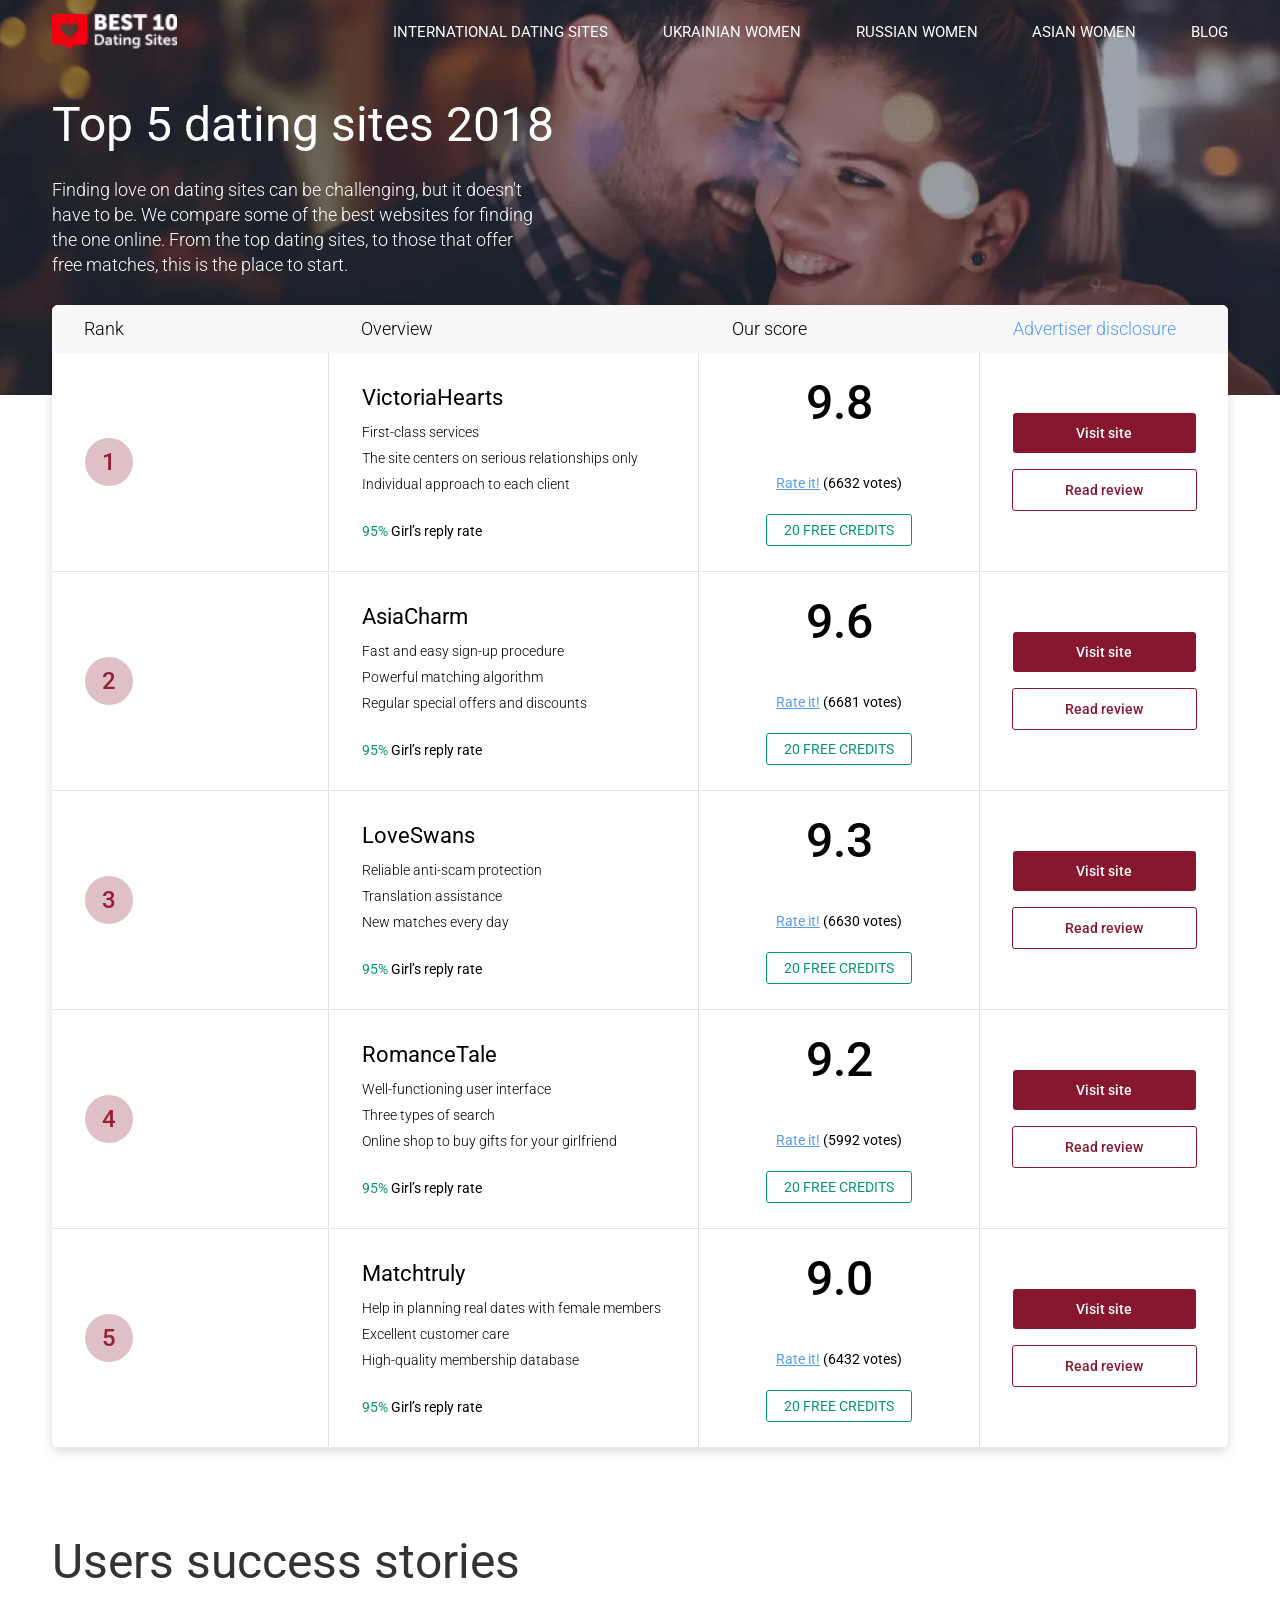
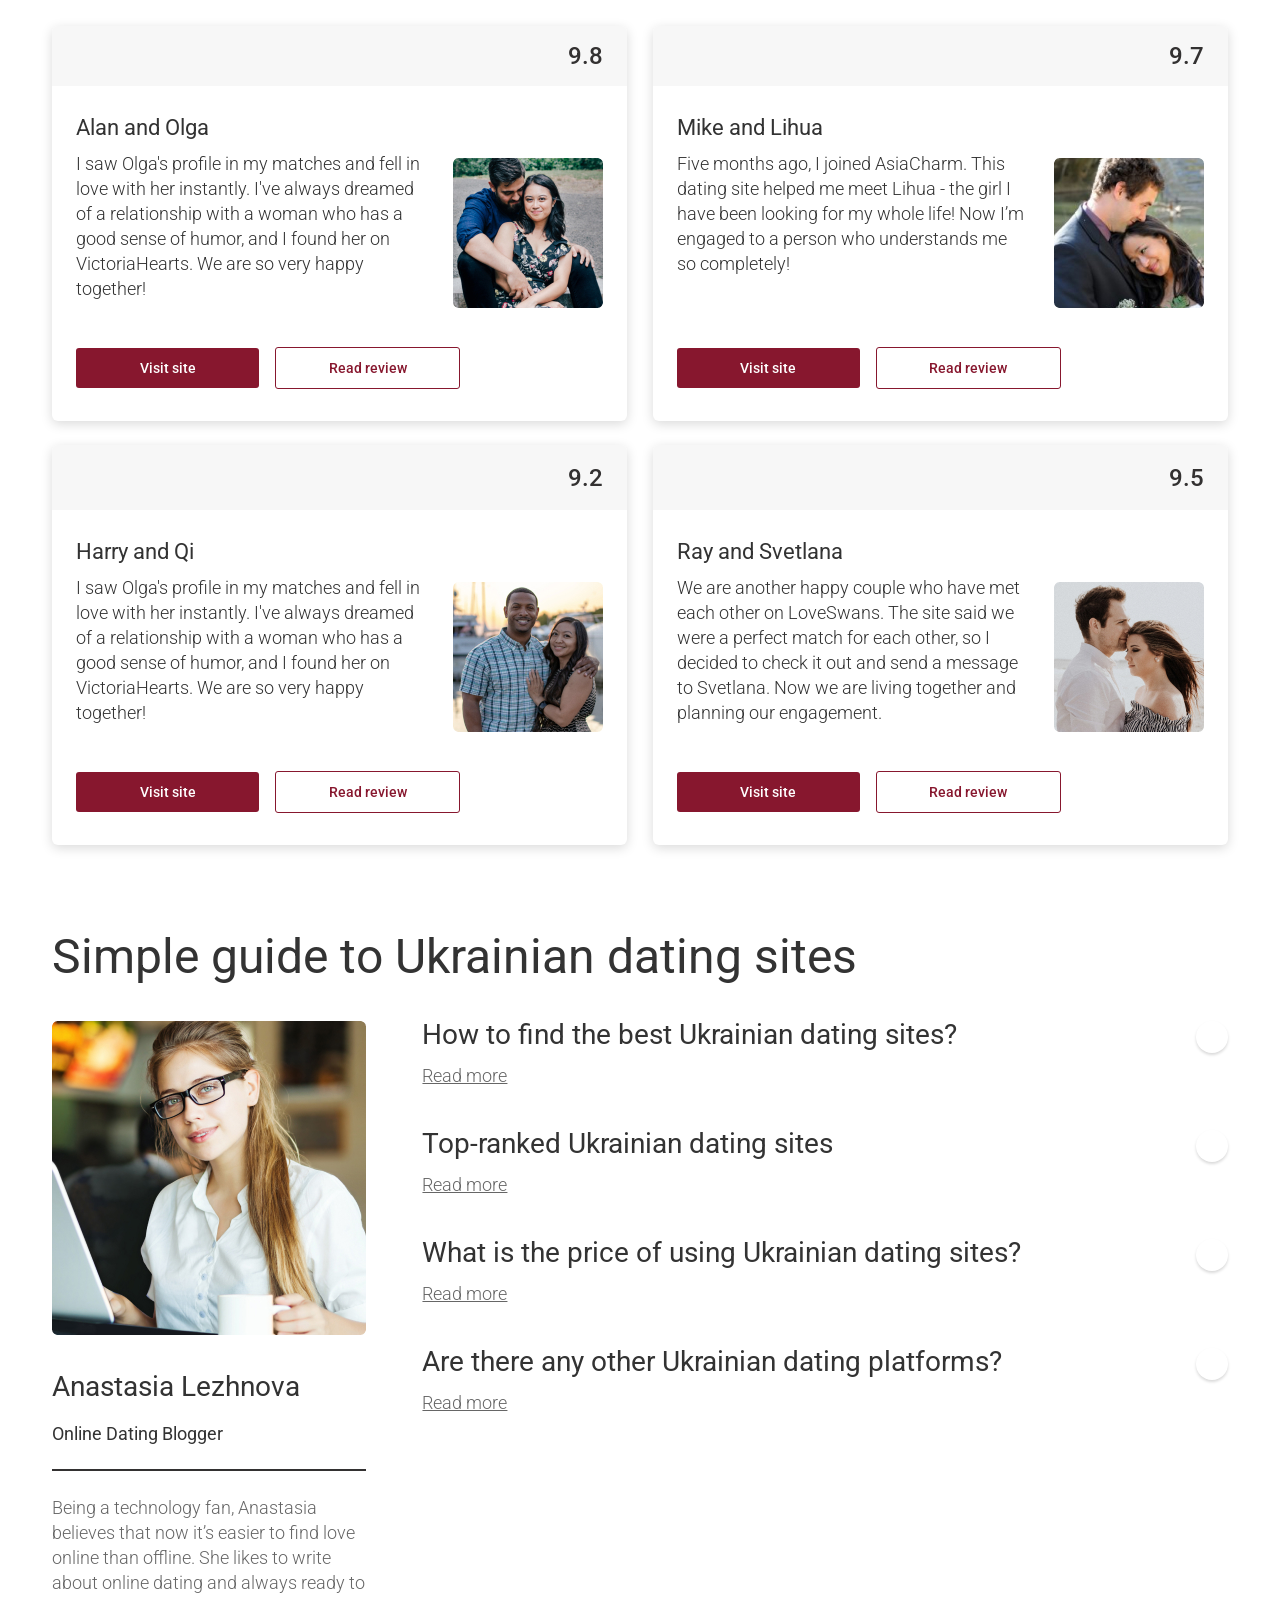
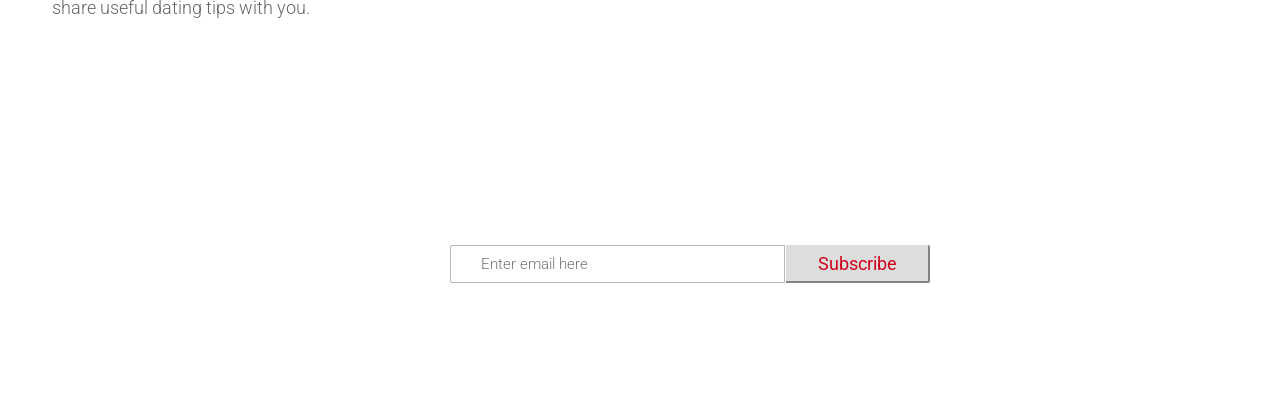
==== index.html @ 68179a66 "Update 2018-11-29T21:49:50.159Z" ====
<!doctype html><html lang=en><head><meta charset=UTF-8><meta name=viewport content="width=device-width, initial-scale=1.0"><meta http-equiv=X-UA-Compatible content="ie=edge"><title>Document</title><link rel=stylesheet type=text/css href=./css/style.css><link href="https://fonts.googleapis.com/css?family=Roboto:300,400,500" rel=stylesheet></head><body><div class=wrap><header class=header><div class=header__inner><div class="container container--row"><figure class="header__logo col-1"><img src=images/logos/logo_best.png alt=logo class=header__logo-img></figure><nav class="header__nav col-9"><a href=# class=header__link>INTERNATIONAL DATING SITES</a> <a href=# class=header__link>UKRAINIAN WOMEN</a> <a href=# class=header__link>RUSSIAN WOMEN</a> <a href=# class=header__link>ASIAN WOMEN</a> <a href=# class=header__link>BLOG</a></nav><div class=burger><div class=burger__item></div><div class=burger__item></div><div class=burger__item></div></div></div></div><div class=container><div class=header__container><h1 class=header__title>Top 5 dating sites 2018</h1><p class="header__content col-5 col-cm-7 col-md-8">Finding love on dating sites can be challenging, but it doesn't have to be. We compare some of the best websites for finding the one online. From the top dating sites, to those that offer free matches, this is the place to start.</p></div></div></header><section class=table><div class=container><div class="table__container col-cm-7 col-md-8"><div class=table__head><div class="table__box table__tr--rank"><p class=table__headline>Rank</p></div><div class="table__box table__tr--overview-head"><p class=table__headline>Overview</p></div><div class="table__box table__tr--our-head"><p class=table__headline>Our score</p></div><div class="table__box table__tr--advertiser"><a class="table__headline table__headline--link">Advertiser disclosure</a></div></div><div class=table__td><div class="table__tr table__tr--row table__tr--rank"><span class=table__number>1</span> <i class="table__logo table__logo--vh"></i></div><div class=table__inner><div class="table__tr table__tr--overview"><h3 class=table__title>VictoriaHearts</h3><p class=table__content>First-class services<br>The site centers on serious relationships only Individual approach to each client</p><div class=table__inner-static><p class=table__static><span class=table__percent>95%</span> Girl’s reply rate</p><p class="table__link-credits table__link-credits--none">20 FREE CREDITS</p></div></div><div class="table__tr table__tr--our"><p class=table__assessment>9.8</p><div class=table__star-box><i class=table__star></i> <i class=table__star></i> <i class=table__star></i> <i class=table__star></i> <i class=table__star></i></div><p class=table__votes><a href=# class=table__votes--blue>Rate it!</a> (6632 votes)</p><p class=table__link-credits>20 FREE CREDITS</p></div></div><div class="table__tr table__tr--advertiser"><div class=table__box-btn><a href=# class=table__link>Visit site</a> <a href=# class="table__link table__link--white">Read review</a></div></div></div><div class=table__td><div class="table__tr table__tr--row table__tr--rank"><span class=table__number>2</span> <i class="table__logo table__logo--ac"></i></div><div class=table__inner><div class="table__tr table__tr--overview"><h3 class=table__title>AsiaCharm</h3><p class=table__content>Fast and easy sign-up procedure<br>Powerful matching algorithm<br>Regular special offers and discounts<br></p><div class=table__inner-static><p class=table__static><span class=table__percent>95%</span> Girl’s reply rate</p><p class="table__link-credits table__link-credits--none">20 FREE CREDITS</p></div></div><div class="table__tr table__tr--our"><p class=table__assessment>9.6</p><div class=table__star-box><i class=table__star></i> <i class=table__star></i> <i class=table__star></i> <i class=table__star></i> <i class="table__star table__star--6"></i></div><p class=table__votes><a href=# class=table__votes--blue>Rate it!</a> (6681 votes)</p><p class=table__link-credits>20 FREE CREDITS</p></div></div><div class="table__tr table__tr--advertiser"><div class=table__box-btn><a href=# class=table__link>Visit site</a> <a href=# class="table__link table__link--white">Read review</a></div></div></div><div class=table__td><div class="table__tr table__tr--row table__tr--rank"><span class=table__number>3</span> <i class="table__logo table__logo--ls"></i></div><div class=table__inner><div class="table__tr table__tr--overview"><h3 class=table__title>LoveSwans</h3><p class=table__content>Reliable anti-scam protection<br>Translation assistance<br>New matches every day</p><div class=table__inner-static><p class=table__static><span class=table__percent>95%</span> Girl’s reply rate</p><p class="table__link-credits table__link-credits--none">20 FREE CREDITS</p></div></div><div class="table__tr table__tr--our"><p class=table__assessment>9.3</p><div class=table__star-box><i class=table__star></i> <i class=table__star></i> <i class=table__star></i> <i class=table__star></i> <i class="table__star table__star--3"></i></div><p class=table__votes><a href=# class=table__votes--blue>Rate it!</a> (6630 votes)</p><p class=table__link-credits>20 FREE CREDITS</p></div></div><div class="table__tr table__tr--advertiser"><div class=table__box-btn><a href=# class=table__link>Visit site</a> <a href=# class="table__link table__link--white">Read review</a></div></div></div><div class=table__td><div class="table__tr table__tr--row table__tr--rank"><span class=table__number>4</span> <i class="table__logo table__logo--rt"></i></div><div class=table__inner><div class="table__tr table__tr--overview"><h3 class=table__title>RomanceTale</h3><p class=table__content>Well-functioning user interface<br>Three types of search<br>Online shop to buy gifts for your girlfriend</p><div class=table__inner-static><p class=table__static><span class=table__percent>95%</span> Girl’s reply rate</p><p class="table__link-credits table__link-credits--none">20 FREE CREDITS</p></div></div><div class="table__tr table__tr--our"><p class=table__assessment>9.2</p><div class=table__star-box><i class=table__star></i> <i class=table__star></i> <i class=table__star></i> <i class=table__star></i> <i class="table__star table__star--2"></i></div><p class=table__votes><a href=# class=table__votes--blue>Rate it!</a> (5992 votes)</p><p class=table__link-credits>20 FREE CREDITS</p></div></div><div class="table__tr table__tr--advertiser"><div class=table__box-btn><a href=# class=table__link>Visit site</a> <a href=# class="table__link table__link--white">Read review</a></div></div></div><div class=table__td><div class="table__tr table__tr--row table__tr--rank"><span class=table__number>5</span> <i class="table__logo table__logo--m"></i></div><div class=table__inner><div class="table__tr table__tr--overview"><h3 class=table__title>Matchtruly</h3><p class=table__content>Help in planning real dates with female members<br>Excellent customer care<br>High-quality membership database</p><div class=table__inner-static><p class=table__static><span class=table__percent>95%</span> Girl’s reply rate</p><p class="table__link-credits table__link-credits--none">20 FREE CREDITS</p></div></div><div class="table__tr table__tr--our"><p class=table__assessment>9.0</p><div class=table__star-box><i class=table__star></i> <i class=table__star></i> <i class=table__star></i> <i class=table__star></i> <i class="table__star table__star--0"></i></div><p class=table__votes><a href=# class=table__votes--blue>Rate it!</a> (6432 votes)</p><p class=table__link-credits>20 FREE CREDITS</p></div></div><div class="table__tr table__tr--advertiser"><div class=table__box-btn><a href=# class=table__link>Visit site</a> <a href=# class="table__link table__link--white">Read review</a></div></div></div></div></div></section><section class=users><div class=container><h3 class=users__headline>Users success stories</h3><div class=users__inner-row><article class="users__article col-sx-12"><div class=users__inner-head><i class="users__logo users__logo--vh"></i><div class=users__inner><div class=users__box-stars><i class=users__star></i> <i class=users__star></i> <i class=users__star></i> <i class=users__star></i> <i class="users__star users__star--8"></i></div><span class=users__assessment>9.8</span></div></div><div class=users__container><div class=users__inner-content><h4 class=users__title>Alan and Olga</h4><p class=users__content>I saw Olga's profile in my matches and fell in love with her instantly. I've always dreamed of a relationship with a woman who has a good sense of humor, and I found her on VictoriaHearts. We are so very happy together!</p></div><figure class="users__figure col-3 col-md-12"><img src=images/portfolio/user_vh.jpg alt=photo class="users__photo users__photo--vh"></figure></div><div class="users__inner-btn col-8 col-md-11"><a href=# class="users__link col-12">Visit site</a> <a href=# class="users__btn col-12">Read review</a></div></article><article class="users__article col-sx-12"><div class=users__inner-head><i class="users__logo users__logo--ac"></i><div class=users__inner><div class=users__box-stars><i class=users__star></i> <i class=users__star></i> <i class=users__star></i> <i class=users__star></i> <i class="users__star users__star--7"></i></div><span class=users__assessment>9.7</span></div></div><div class=users__container><div class=users__inner-content><h4 class=users__title>Mike and Lihua</h4><p class=users__content>Five months ago, I joined AsiaCharm. This dating site helped me meet Lihua - the girl I have been looking for my whole life! Now I’m engaged to a person who understands me so completely!</p></div><figure class="users__figure col-3 col-md-12"><img src=images/portfolio/user_ac.jpg alt=photo class="users__photo users__photo--ac"></figure></div><div class="users__inner-btn col-8 col-md-11"><a href=# class="users__link col-12">Visit site</a> <a href=# class="users__btn col-12">Read review</a></div></article><article class="users__article col-sx-12"><div class=users__inner-head><i class="users__logo users__logo--rt"></i><div class=users__inner><div class=users__box-stars><i class=users__star></i> <i class=users__star></i> <i class=users__star></i> <i class=users__star></i> <i class="users__star users__star--2"></i></div><span class=users__assessment>9.2</span></div></div><div class=users__container><div class=users__inner-content><h4 class=users__title>Harry and Qi</h4><p class=users__content>I saw Olga's profile in my matches and fell in love with her instantly. I've always dreamed of a relationship with a woman who has a good sense of humor, and I found her on VictoriaHearts. We are so very happy together!</p></div><figure class="users__figure col-3 col-md-12"><img src=images/portfolio/user_rt.jpg alt=photo class="users__photo users__photo--rt"></figure></div><div class="users__inner-btn col-8 col-md-11"><a href=# class="users__link col-12">Visit site</a> <a href=# class="users__btn col-12">Read review</a></div></article><article class="users__article col-sx-12"><div class=users__inner-head><i class="users__logo users__logo--ls"></i><div class=users__inner><div class=users__box-stars><i class=users__star></i> <i class=users__star></i> <i class=users__star></i> <i class=users__star></i> <i class="users__star users__star--5"></i></div><span class=users__assessment>9.5</span></div></div><div class=users__container><div class=users__inner-content><h4 class=users__title>Ray and Svetlana</h4><p class=users__content>We are another happy couple who have met each other on LoveSwans. The site said we were a perfect match for each other, so I decided to check it out and send a message to Svetlana. Now we are living together and planning our engagement.</p></div><figure class="users__figure col-3 col-md-12"><img src=images/portfolio/user_ls.jpg alt=photo class="users__photo users__photo--ls"></figure></div><div class="users__inner-btn col-8 col-md-11"><a href=# class="users__link col-12">Visit site</a> <a href=# class="users__btn col-12">Read review</a></div></article></div></div></section><section class=guide><div class=container><h3 class=guide__headline>Simple guide to Ukrainian dating sites</h3><div class=guide__inner-row><div class=guide__expert-box><figure class=guide__expert><img src=images/portfolio/guide.jpg alt=photo class=guide__photo></figure><div class=guide__inner-about><div class=guide__box><h5 class=guide__name>Anastasia Lezhnova</h5><p class=guide__position>Online Dating Blogger</p></div><div class=guide__box-about><p class=guide__about>Being a technology fan, Anastasia believes that now it’s easier to find love online than offline. She likes to write about online dating and always ready to share useful dating tips with you.</p></div></div></div><div class=guide__list-box><div class=guide__container><div class=guide__inner-title><h5 class=guide__title>How to find the best Ukrainian dating sites?</h5><span class="guide__arrow-box first_arrow"><i class=guide__arrow></i></span></div><div class="guide__content-box first_list col-10 col-md-12"><p class=guide__content>It seems that in a digital world there is nothing simpler than to google your request and find the result. However, it’s not all that simple with the dating services. There are dozens of them offering men to meet astonishing Ukrainian women, but only those who know basic rules will find the decent and efficient service.</p><p class=guide__content>First of all, make sure that the dating platform you chose is long-standing and has a lot of user reviews. Also, check its database by searching for single girls according to your parameters. And at last, see if you enjoy using the interface and general functionality as you will spend a lot of time using the platform.</p></div><button class=guide__btn id=first>Read more</button></div><div class=guide__container><div class=guide__inner-title><h5 class=guide__title>Top-ranked Ukrainian dating sites</h5><span class="guide__arrow-box second_arrow"><i class=guide__arrow></i></span></div><div class="guide__content-box second_list col-10 col-md-12"><p class=guide__content>It seems that in a digital world there is nothing simpler than to google your request and find the result. However, it’s not all that simple with the dating services. There are dozens of them offering men to meet astonishing Ukrainian women, but only those who know basic rules will find the decent and efficient service.</p><p class=guide__content>First of all, make sure that the dating platform you chose is long-standing and has a lot of user reviews. Also, check its database by searching for single girls according to your parameters. And at last, see if you enjoy using the interface and general functionality as you will spend a lot of time using the platform.</p></div><button class=guide__btn id=second>Read more</button></div><div class=guide__container><div class=guide__inner-title><h5 class=guide__title>What is the price of using Ukrainian dating sites?</h5><span class="guide__arrow-box third_arrow"><i class=guide__arrow></i></span></div><div class="guide__content-box third_list col-10 col-md-12"><p class=guide__content>It seems that in a digital world there is nothing simpler than to google your request and find the result. However, it’s not all that simple with the dating services. There are dozens of them offering men to meet astonishing Ukrainian women, but only those who know basic rules will find the decent and efficient service.</p><p class=guide__content>First of all, make sure that the dating platform you chose is long-standing and has a lot of user reviews. Also, check its database by searching for single girls according to your parameters. And at last, see if you enjoy using the interface and general functionality as you will spend a lot of time using the platform.</p></div><button class=guide__btn id=third>Read more</button></div><div class=guide__container><div class=guide__inner-title><h5 class=guide__title>Are there any other Ukrainian dating platforms?</h5><span class="guide__arrow-box fourth_arrow"><i class=guide__arrow></i></span></div><div class="guide__content-box fourth_list col-10 col-md-12"><p class=guide__content>It seems that in a digital world there is nothing simpler than to google your request and find the result. However, it’s not all that simple with the dating services. There are dozens of them offering men to meet astonishing Ukrainian women, but only those who know basic rules will find the decent and efficient service.</p><p class=guide__content>First of all, make sure that the dating platform you chose is long-standing and has a lot of user reviews. Also, check its database by searching for single girls according to your parameters. And at last, see if you enjoy using the interface and general functionality as you will spend a lot of time using the platform.</p></div><button class=guide__btn id=fourth>Read more</button></div></div></div></div></section><footer class=footer><div class="container container--footer"><div class=footer__inner><h3 class=footer__headline>Learn how to meet the prettiest women</h3><form class=footer__form><input type=email class=footer__mail placeholder="Enter email here"> <button class=footer__btn>Subscribe</button></form></div></div><div class=footer__footer><nav class="footer__nav col-9"><a href=# class=footer__link>About us</a> <a href=# class=footer__link>Contuct us</a> <a href=# class=footer__link>Advertiser disclosure</a> <a href=# class=footer__link>Terms of use</a> <a href=# class=footer__link>Privacy policy</a></nav></div></footer><script src=./js/jquery-3.3.1.min.js></script><script src=./js/script.js></script></div></body></html>
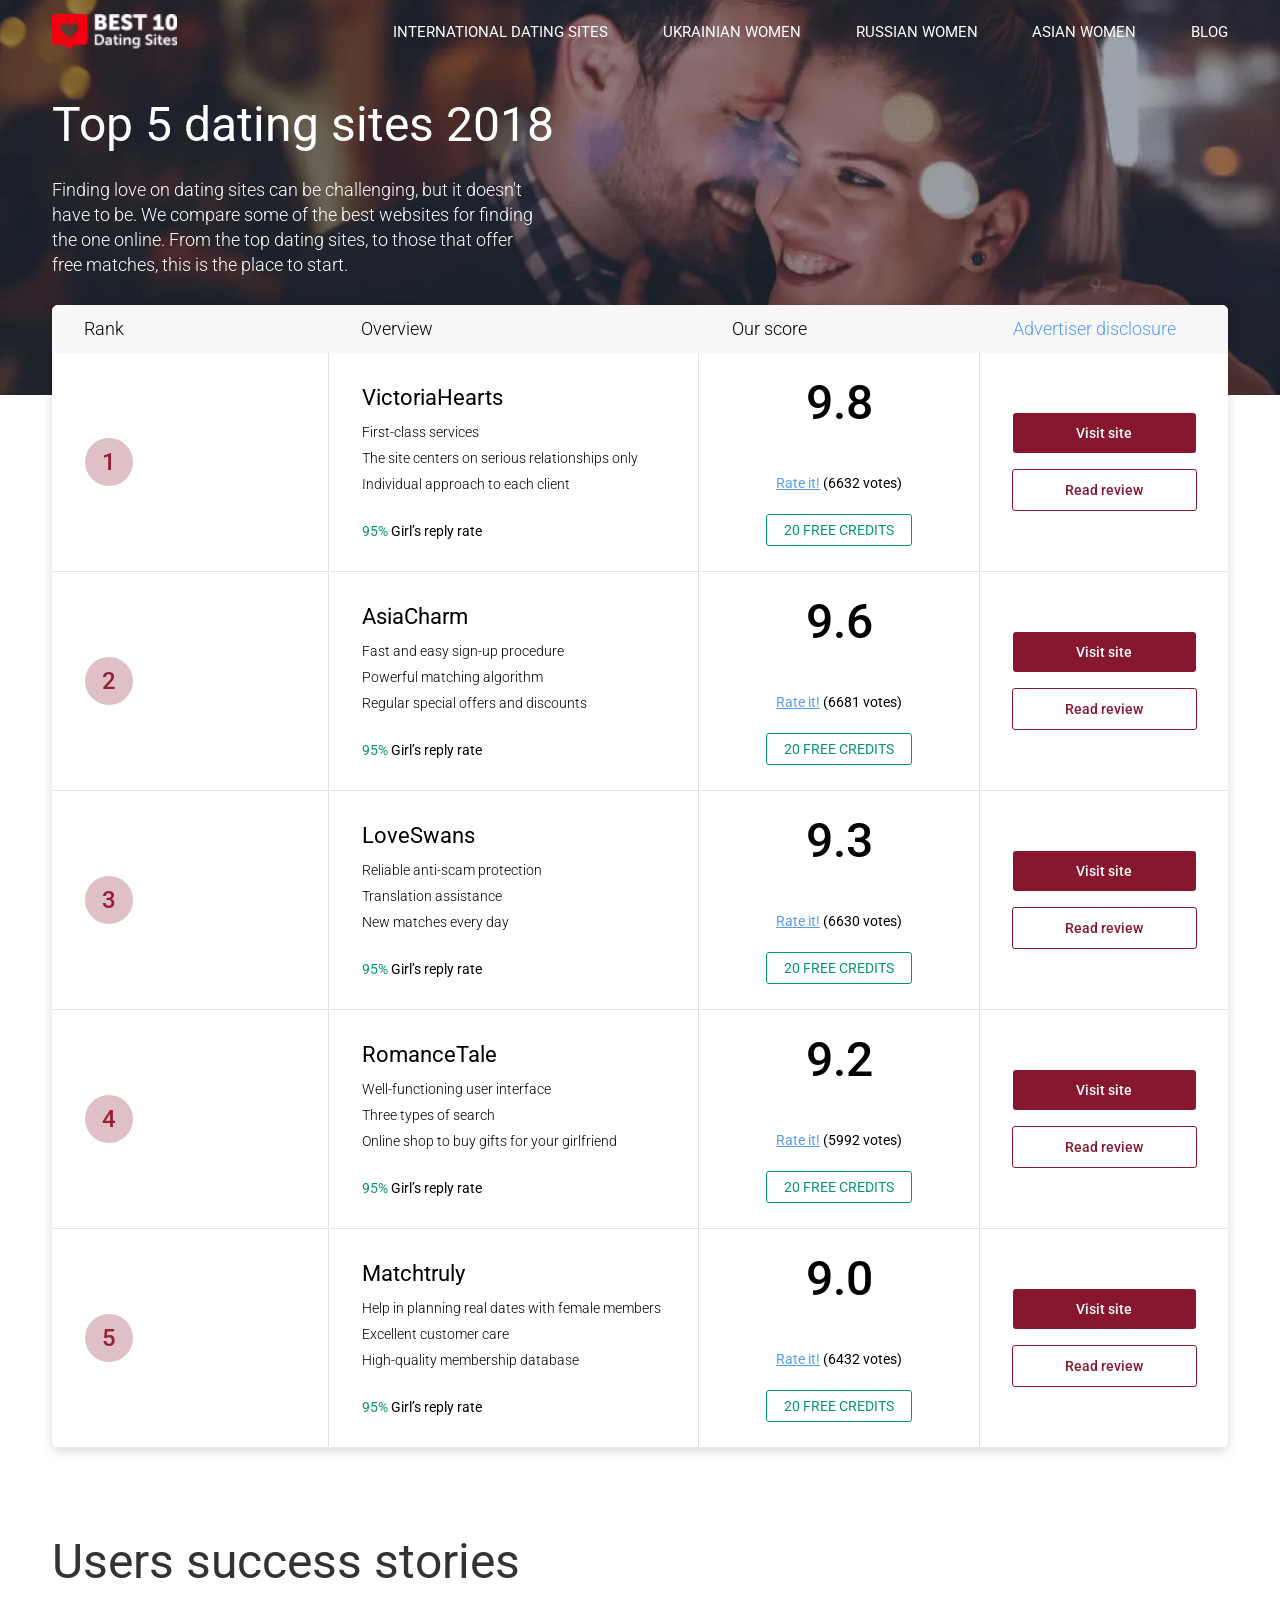
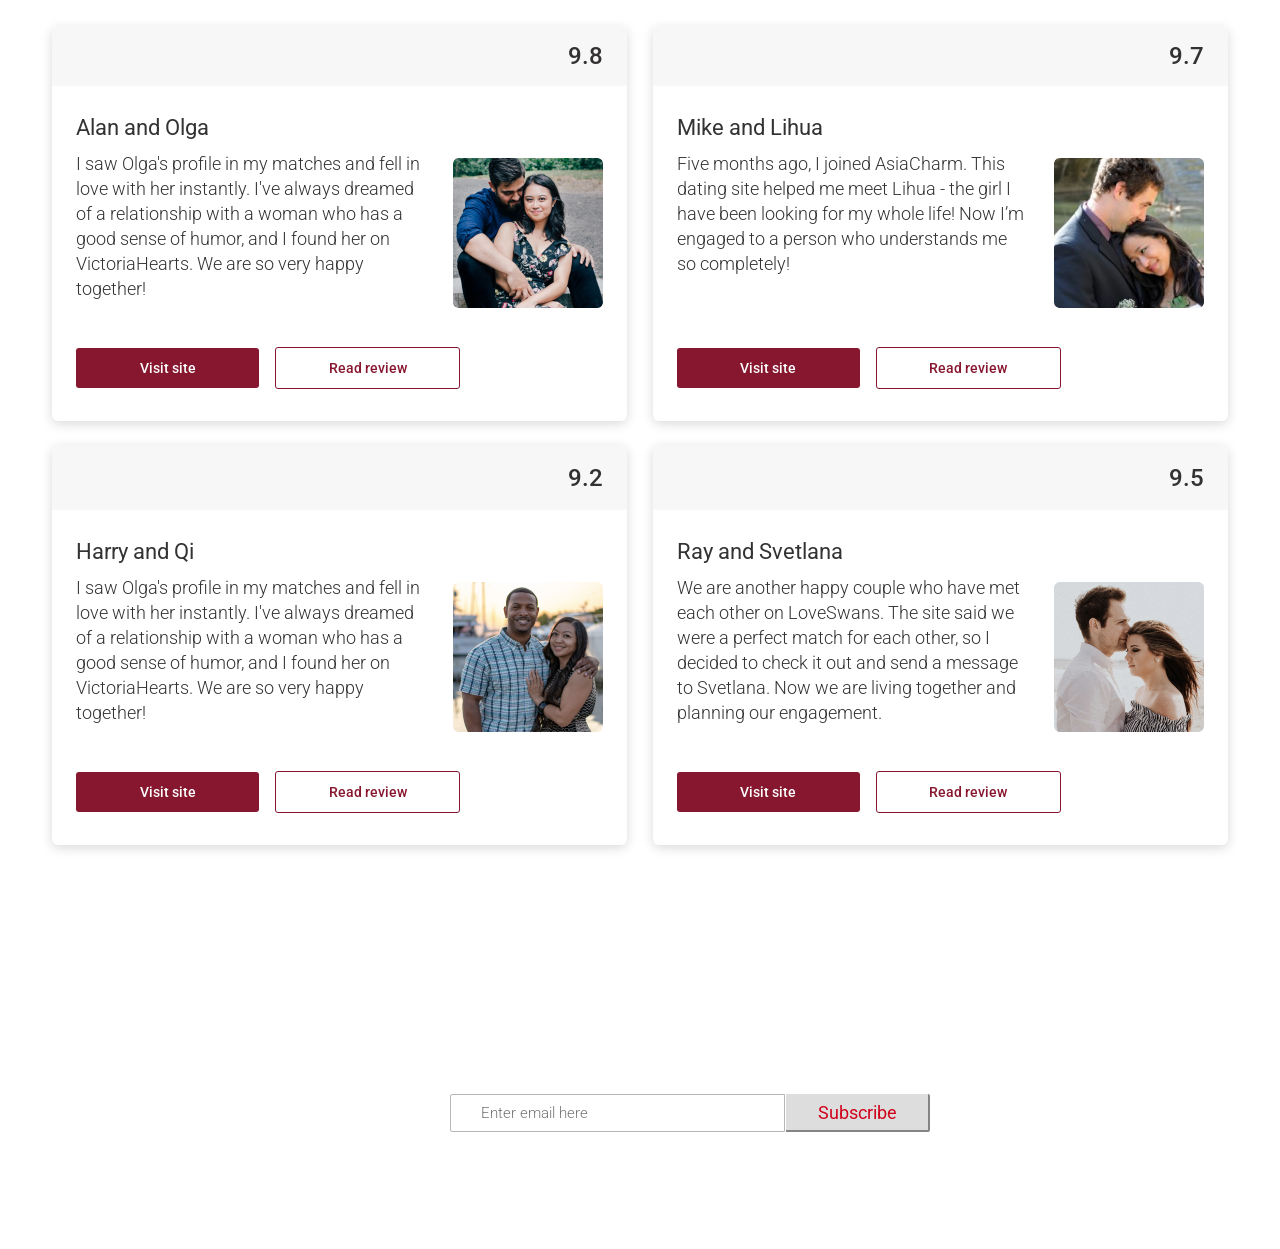
==== commit 61bb00bc: "Update 2018-11-29T22:05:37.280Z" ====
--- a/index.html
+++ b/index.html
@@ -1 +1 @@
-<!doctype html><html lang=en><head><meta charset=UTF-8><meta name=viewport content="width=device-width, initial-scale=1.0"><meta http-equiv=X-UA-Compatible content="ie=edge"><title>Document</title><link rel=stylesheet type=text/css href=./css/style.css><link href="https://fonts.googleapis.com/css?family=Roboto:300,400,500" rel=stylesheet></head><body><div class=wrap><header class=header><div class=header__inner><div class="container container--row"><figure class="header__logo col-1"><img src=images/logos/logo_best.png alt=logo class=header__logo-img></figure><nav class="header__nav col-9"><a href=# class=header__link>INTERNATIONAL DATING SITES</a> <a href=# class=header__link>UKRAINIAN WOMEN</a> <a href=# class=header__link>RUSSIAN WOMEN</a> <a href=# class=header__link>ASIAN WOMEN</a> <a href=# class=header__link>BLOG</a></nav><div class=burger><div class=burger__item></div><div class=burger__item></div><div class=burger__item></div></div></div></div><div class=container><div class=header__container><h1 class=header__title>Top 5 dating sites 2018</h1><p class="header__content col-5 col-cm-7 col-md-8">Finding love on dating sites can be challenging, but it doesn't have to be. We compare some of the best websites for finding the one online. From the top dating sites, to those that offer free matches, this is the place to start.</p></div></div></header><section class=table><div class=container><div class="table__container col-cm-7 col-md-8"><div class=table__head><div class="table__box table__tr--rank"><p class=table__headline>Rank</p></div><div class="table__box table__tr--overview-head"><p class=table__headline>Overview</p></div><div class="table__box table__tr--our-head"><p class=table__headline>Our score</p></div><div class="table__box table__tr--advertiser"><a class="table__headline table__headline--link">Advertiser disclosure</a></div></div><div class=table__td><div class="table__tr table__tr--row table__tr--rank"><span class=table__number>1</span> <i class="table__logo table__logo--vh"></i></div><div class=table__inner><div class="table__tr table__tr--overview"><h3 class=table__title>VictoriaHearts</h3><p class=table__content>First-class services<br>The site centers on serious relationships only Individual approach to each client</p><div class=table__inner-static><p class=table__static><span class=table__percent>95%</span> Girl’s reply rate</p><p class="table__link-credits table__link-credits--none">20 FREE CREDITS</p></div></div><div class="table__tr table__tr--our"><p class=table__assessment>9.8</p><div class=table__star-box><i class=table__star></i> <i class=table__star></i> <i class=table__star></i> <i class=table__star></i> <i class=table__star></i></div><p class=table__votes><a href=# class=table__votes--blue>Rate it!</a> (6632 votes)</p><p class=table__link-credits>20 FREE CREDITS</p></div></div><div class="table__tr table__tr--advertiser"><div class=table__box-btn><a href=# class=table__link>Visit site</a> <a href=# class="table__link table__link--white">Read review</a></div></div></div><div class=table__td><div class="table__tr table__tr--row table__tr--rank"><span class=table__number>2</span> <i class="table__logo table__logo--ac"></i></div><div class=table__inner><div class="table__tr table__tr--overview"><h3 class=table__title>AsiaCharm</h3><p class=table__content>Fast and easy sign-up procedure<br>Powerful matching algorithm<br>Regular special offers and discounts<br></p><div class=table__inner-static><p class=table__static><span class=table__percent>95%</span> Girl’s reply rate</p><p class="table__link-credits table__link-credits--none">20 FREE CREDITS</p></div></div><div class="table__tr table__tr--our"><p class=table__assessment>9.6</p><div class=table__star-box><i class=table__star></i> <i class=table__star></i> <i class=table__star></i> <i class=table__star></i> <i class="table__star table__star--6"></i></div><p class=table__votes><a href=# class=table__votes--blue>Rate it!</a> (6681 votes)</p><p class=table__link-credits>20 FREE CREDITS</p></div></div><div class="table__tr table__tr--advertiser"><div class=table__box-btn><a href=# class=table__link>Visit site</a> <a href=# class="table__link table__link--white">Read review</a></div></div></div><div class=table__td><div class="table__tr table__tr--row table__tr--rank"><span class=table__number>3</span> <i class="table__logo table__logo--ls"></i></div><div class=table__inner><div class="table__tr table__tr--overview"><h3 class=table__title>LoveSwans</h3><p class=table__content>Reliable anti-scam protection<br>Translation assistance<br>New matches every day</p><div class=table__inner-static><p class=table__static><span class=table__percent>95%</span> Girl’s reply rate</p><p class="table__link-credits table__link-credits--none">20 FREE CREDITS</p></div></div><div class="table__tr table__tr--our"><p class=table__assessment>9.3</p><div class=table__star-box><i class=table__star></i> <i class=table__star></i> <i class=table__star></i> <i class=table__star></i> <i class="table__star table__star--3"></i></div><p class=table__votes><a href=# class=table__votes--blue>Rate it!</a> (6630 votes)</p><p class=table__link-credits>20 FREE CREDITS</p></div></div><div class="table__tr table__tr--advertiser"><div class=table__box-btn><a href=# class=table__link>Visit site</a> <a href=# class="table__link table__link--white">Read review</a></div></div></div><div class=table__td><div class="table__tr table__tr--row table__tr--rank"><span class=table__number>4</span> <i class="table__logo table__logo--rt"></i></div><div class=table__inner><div class="table__tr table__tr--overview"><h3 class=table__title>RomanceTale</h3><p class=table__content>Well-functioning user interface<br>Three types of search<br>Online shop to buy gifts for your girlfriend</p><div class=table__inner-static><p class=table__static><span class=table__percent>95%</span> Girl’s reply rate</p><p class="table__link-credits table__link-credits--none">20 FREE CREDITS</p></div></div><div class="table__tr table__tr--our"><p class=table__assessment>9.2</p><div class=table__star-box><i class=table__star></i> <i class=table__star></i> <i class=table__star></i> <i class=table__star></i> <i class="table__star table__star--2"></i></div><p class=table__votes><a href=# class=table__votes--blue>Rate it!</a> (5992 votes)</p><p class=table__link-credits>20 FREE CREDITS</p></div></div><div class="table__tr table__tr--advertiser"><div class=table__box-btn><a href=# class=table__link>Visit site</a> <a href=# class="table__link table__link--white">Read review</a></div></div></div><div class=table__td><div class="table__tr table__tr--row table__tr--rank"><span class=table__number>5</span> <i class="table__logo table__logo--m"></i></div><div class=table__inner><div class="table__tr table__tr--overview"><h3 class=table__title>Matchtruly</h3><p class=table__content>Help in planning real dates with female members<br>Excellent customer care<br>High-quality membership database</p><div class=table__inner-static><p class=table__static><span class=table__percent>95%</span> Girl’s reply rate</p><p class="table__link-credits table__link-credits--none">20 FREE CREDITS</p></div></div><div class="table__tr table__tr--our"><p class=table__assessment>9.0</p><div class=table__star-box><i class=table__star></i> <i class=table__star></i> <i class=table__star></i> <i class=table__star></i> <i class="table__star table__star--0"></i></div><p class=table__votes><a href=# class=table__votes--blue>Rate it!</a> (6432 votes)</p><p class=table__link-credits>20 FREE CREDITS</p></div></div><div class="table__tr table__tr--advertiser"><div class=table__box-btn><a href=# class=table__link>Visit site</a> <a href=# class="table__link table__link--white">Read review</a></div></div></div></div></div></section><section class=users><div class=container><h3 class=users__headline>Users success stories</h3><div class=users__inner-row><article class="users__article col-sx-12"><div class=users__inner-head><i class="users__logo users__logo--vh"></i><div class=users__inner><div class=users__box-stars><i class=users__star></i> <i class=users__star></i> <i class=users__star></i> <i class=users__star></i> <i class="users__star users__star--8"></i></div><span class=users__assessment>9.8</span></div></div><div class=users__container><div class=users__inner-content><h4 class=users__title>Alan and Olga</h4><p class=users__content>I saw Olga's profile in my matches and fell in love with her instantly. I've always dreamed of a relationship with a woman who has a good sense of humor, and I found her on VictoriaHearts. We are so very happy together!</p></div><figure class="users__figure col-3 col-md-12"><img src=images/portfolio/user_vh.jpg alt=photo class="users__photo users__photo--vh"></figure></div><div class="users__inner-btn col-8 col-md-11"><a href=# class="users__link col-12">Visit site</a> <a href=# class="users__btn col-12">Read review</a></div></article><article class="users__article col-sx-12"><div class=users__inner-head><i class="users__logo users__logo--ac"></i><div class=users__inner><div class=users__box-stars><i class=users__star></i> <i class=users__star></i> <i class=users__star></i> <i class=users__star></i> <i class="users__star users__star--7"></i></div><span class=users__assessment>9.7</span></div></div><div class=users__container><div class=users__inner-content><h4 class=users__title>Mike and Lihua</h4><p class=users__content>Five months ago, I joined AsiaCharm. This dating site helped me meet Lihua - the girl I have been looking for my whole life! Now I’m engaged to a person who understands me so completely!</p></div><figure class="users__figure col-3 col-md-12"><img src=images/portfolio/user_ac.jpg alt=photo class="users__photo users__photo--ac"></figure></div><div class="users__inner-btn col-8 col-md-11"><a href=# class="users__link col-12">Visit site</a> <a href=# class="users__btn col-12">Read review</a></div></article><article class="users__article col-sx-12"><div class=users__inner-head><i class="users__logo users__logo--rt"></i><div class=users__inner><div class=users__box-stars><i class=users__star></i> <i class=users__star></i> <i class=users__star></i> <i class=users__star></i> <i class="users__star users__star--2"></i></div><span class=users__assessment>9.2</span></div></div><div class=users__container><div class=users__inner-content><h4 class=users__title>Harry and Qi</h4><p class=users__content>I saw Olga's profile in my matches and fell in love with her instantly. I've always dreamed of a relationship with a woman who has a good sense of humor, and I found her on VictoriaHearts. We are so very happy together!</p></div><figure class="users__figure col-3 col-md-12"><img src=images/portfolio/user_rt.jpg alt=photo class="users__photo users__photo--rt"></figure></div><div class="users__inner-btn col-8 col-md-11"><a href=# class="users__link col-12">Visit site</a> <a href=# class="users__btn col-12">Read review</a></div></article><article class="users__article col-sx-12"><div class=users__inner-head><i class="users__logo users__logo--ls"></i><div class=users__inner><div class=users__box-stars><i class=users__star></i> <i class=users__star></i> <i class=users__star></i> <i class=users__star></i> <i class="users__star users__star--5"></i></div><span class=users__assessment>9.5</span></div></div><div class=users__container><div class=users__inner-content><h4 class=users__title>Ray and Svetlana</h4><p class=users__content>We are another happy couple who have met each other on LoveSwans. The site said we were a perfect match for each other, so I decided to check it out and send a message to Svetlana. Now we are living together and planning our engagement.</p></div><figure class="users__figure col-3 col-md-12"><img src=images/portfolio/user_ls.jpg alt=photo class="users__photo users__photo--ls"></figure></div><div class="users__inner-btn col-8 col-md-11"><a href=# class="users__link col-12">Visit site</a> <a href=# class="users__btn col-12">Read review</a></div></article></div></div></section><section class=guide><div class=container><h3 class=guide__headline>Simple guide to Ukrainian dating sites</h3><div class=guide__inner-row><div class=guide__expert-box><figure class=guide__expert><img src=images/portfolio/guide.jpg alt=photo class=guide__photo></figure><div class=guide__inner-about><div class=guide__box><h5 class=guide__name>Anastasia Lezhnova</h5><p class=guide__position>Online Dating Blogger</p></div><div class=guide__box-about><p class=guide__about>Being a technology fan, Anastasia believes that now it’s easier to find love online than offline. She likes to write about online dating and always ready to share useful dating tips with you.</p></div></div></div><div class=guide__list-box><div class=guide__container><div class=guide__inner-title><h5 class=guide__title>How to find the best Ukrainian dating sites?</h5><span class="guide__arrow-box first_arrow"><i class=guide__arrow></i></span></div><div class="guide__content-box first_list col-10 col-md-12"><p class=guide__content>It seems that in a digital world there is nothing simpler than to google your request and find the result. However, it’s not all that simple with the dating services. There are dozens of them offering men to meet astonishing Ukrainian women, but only those who know basic rules will find the decent and efficient service.</p><p class=guide__content>First of all, make sure that the dating platform you chose is long-standing and has a lot of user reviews. Also, check its database by searching for single girls according to your parameters. And at last, see if you enjoy using the interface and general functionality as you will spend a lot of time using the platform.</p></div><button class=guide__btn id=first>Read more</button></div><div class=guide__container><div class=guide__inner-title><h5 class=guide__title>Top-ranked Ukrainian dating sites</h5><span class="guide__arrow-box second_arrow"><i class=guide__arrow></i></span></div><div class="guide__content-box second_list col-10 col-md-12"><p class=guide__content>It seems that in a digital world there is nothing simpler than to google your request and find the result. However, it’s not all that simple with the dating services. There are dozens of them offering men to meet astonishing Ukrainian women, but only those who know basic rules will find the decent and efficient service.</p><p class=guide__content>First of all, make sure that the dating platform you chose is long-standing and has a lot of user reviews. Also, check its database by searching for single girls according to your parameters. And at last, see if you enjoy using the interface and general functionality as you will spend a lot of time using the platform.</p></div><button class=guide__btn id=second>Read more</button></div><div class=guide__container><div class=guide__inner-title><h5 class=guide__title>What is the price of using Ukrainian dating sites?</h5><span class="guide__arrow-box third_arrow"><i class=guide__arrow></i></span></div><div class="guide__content-box third_list col-10 col-md-12"><p class=guide__content>It seems that in a digital world there is nothing simpler than to google your request and find the result. However, it’s not all that simple with the dating services. There are dozens of them offering men to meet astonishing Ukrainian women, but only those who know basic rules will find the decent and efficient service.</p><p class=guide__content>First of all, make sure that the dating platform you chose is long-standing and has a lot of user reviews. Also, check its database by searching for single girls according to your parameters. And at last, see if you enjoy using the interface and general functionality as you will spend a lot of time using the platform.</p></div><button class=guide__btn id=third>Read more</button></div><div class=guide__container><div class=guide__inner-title><h5 class=guide__title>Are there any other Ukrainian dating platforms?</h5><span class="guide__arrow-box fourth_arrow"><i class=guide__arrow></i></span></div><div class="guide__content-box fourth_list col-10 col-md-12"><p class=guide__content>It seems that in a digital world there is nothing simpler than to google your request and find the result. However, it’s not all that simple with the dating services. There are dozens of them offering men to meet astonishing Ukrainian women, but only those who know basic rules will find the decent and efficient service.</p><p class=guide__content>First of all, make sure that the dating platform you chose is long-standing and has a lot of user reviews. Also, check its database by searching for single girls according to your parameters. And at last, see if you enjoy using the interface and general functionality as you will spend a lot of time using the platform.</p></div><button class=guide__btn id=fourth>Read more</button></div></div></div></div></section><footer class=footer><div class="container container--footer"><div class=footer__inner><h3 class=footer__headline>Learn how to meet the prettiest women</h3><form class=footer__form><input type=email class=footer__mail placeholder="Enter email here"> <button class=footer__btn>Subscribe</button></form></div></div><div class=footer__footer><nav class="footer__nav col-9"><a href=# class=footer__link>About us</a> <a href=# class=footer__link>Contuct us</a> <a href=# class=footer__link>Advertiser disclosure</a> <a href=# class=footer__link>Terms of use</a> <a href=# class=footer__link>Privacy policy</a></nav></div></footer><script src=./js/jquery-3.3.1.min.js></script><script src=./js/script.js></script></div></body></html>+<!doctype html><html lang=en><head><meta charset=UTF-8><meta name=viewport content="width=device-width, initial-scale=1.0"><meta http-equiv=X-UA-Compatible content="ie=edge"><title>Document</title><link rel=stylesheet type=text/css href=./css/style.css><link href="https://fonts.googleapis.com/css?family=Roboto:300,400,500" rel=stylesheet></head><body><div class=wrap><header class=header><div class=header__inner><div class="container container--row"><figure class="header__logo col-1"><img src=images/logos/logo_best.png alt=logo class=header__logo-img></figure><nav class="header__nav col-9"><a href=# class=header__link>INTERNATIONAL DATING SITES</a> <a href=# class=header__link>UKRAINIAN WOMEN</a> <a href=# class=header__link>RUSSIAN WOMEN</a> <a href=# class=header__link>ASIAN WOMEN</a> <a href=# class=header__link>BLOG</a></nav><div class=burger><div class=burger__item></div><div class=burger__item></div><div class=burger__item></div></div></div></div><div class=container><div class=header__container><h1 class=header__title>Top 5 dating sites 2018</h1><p class="header__content col-5 col-cm-7 col-md-8">Finding love on dating sites can be challenging, but it doesn't have to be. We compare some of the best websites for finding the one online. From the top dating sites, to those that offer free matches, this is the place to start.</p></div></div></header><section class=table><div class=container><div class="table__container col-cm-7 col-md-8"><div class=table__head><div class="table__box table__tr--rank"><p class=table__headline>Rank</p></div><div class="table__box table__tr--overview-head"><p class=table__headline>Overview</p></div><div class="table__box table__tr--our-head"><p class=table__headline>Our score</p></div><div class="table__box table__tr--advertiser"><a class="table__headline table__headline--link">Advertiser disclosure</a></div></div><div class=table__td><div class="table__tr table__tr--row table__tr--rank"><span class=table__number>1</span> <i class="table__logo table__logo--vh"></i></div><div class=table__inner><div class="table__tr table__tr--overview"><h3 class=table__title>VictoriaHearts</h3><p class=table__content>First-class services<br>The site centers on serious relationships only Individual approach to each client</p><div class=table__inner-static><p class=table__static><span class=table__percent>95%</span> Girl’s reply rate</p><p class="table__link-credits table__link-credits--none">20 FREE CREDITS</p></div></div><div class="table__tr table__tr--our"><p class=table__assessment>9.8</p><div class=table__star-box><i class=table__star></i> <i class=table__star></i> <i class=table__star></i> <i class=table__star></i> <i class=table__star></i></div><p class=table__votes><a href=# class=table__votes--blue>Rate it!</a> (6632 votes)</p><p class=table__link-credits>20 FREE CREDITS</p></div></div><div class="table__tr table__tr--advertiser"><div class=table__box-btn><a href=# class=table__link>Visit site</a> <a href=# class="table__link table__link--white">Read review</a></div></div></div><div class=table__td><div class="table__tr table__tr--row table__tr--rank"><span class=table__number>2</span> <i class="table__logo table__logo--ac"></i></div><div class=table__inner><div class="table__tr table__tr--overview"><h3 class=table__title>AsiaCharm</h3><p class=table__content>Fast and easy sign-up procedure<br>Powerful matching algorithm<br>Regular special offers and discounts<br></p><div class=table__inner-static><p class=table__static><span class=table__percent>95%</span> Girl’s reply rate</p><p class="table__link-credits table__link-credits--none">20 FREE CREDITS</p></div></div><div class="table__tr table__tr--our"><p class=table__assessment>9.6</p><div class=table__star-box><i class=table__star></i> <i class=table__star></i> <i class=table__star></i> <i class=table__star></i> <i class="table__star table__star--6"></i></div><p class=table__votes><a href=# class=table__votes--blue>Rate it!</a> (6681 votes)</p><p class=table__link-credits>20 FREE CREDITS</p></div></div><div class="table__tr table__tr--advertiser"><div class=table__box-btn><a href=# class=table__link>Visit site</a> <a href=# class="table__link table__link--white">Read review</a></div></div></div><div class=table__td><div class="table__tr table__tr--row table__tr--rank"><span class=table__number>3</span> <i class="table__logo table__logo--ls"></i></div><div class=table__inner><div class="table__tr table__tr--overview"><h3 class=table__title>LoveSwans</h3><p class=table__content>Reliable anti-scam protection<br>Translation assistance<br>New matches every day</p><div class=table__inner-static><p class=table__static><span class=table__percent>95%</span> Girl’s reply rate</p><p class="table__link-credits table__link-credits--none">20 FREE CREDITS</p></div></div><div class="table__tr table__tr--our"><p class=table__assessment>9.3</p><div class=table__star-box><i class=table__star></i> <i class=table__star></i> <i class=table__star></i> <i class=table__star></i> <i class="table__star table__star--3"></i></div><p class=table__votes><a href=# class=table__votes--blue>Rate it!</a> (6630 votes)</p><p class=table__link-credits>20 FREE CREDITS</p></div></div><div class="table__tr table__tr--advertiser"><div class=table__box-btn><a href=# class=table__link>Visit site</a> <a href=# class="table__link table__link--white">Read review</a></div></div></div><div class=table__td><div class="table__tr table__tr--row table__tr--rank"><span class=table__number>4</span> <i class="table__logo table__logo--rt"></i></div><div class=table__inner><div class="table__tr table__tr--overview"><h3 class=table__title>RomanceTale</h3><p class=table__content>Well-functioning user interface<br>Three types of search<br>Online shop to buy gifts for your girlfriend</p><div class=table__inner-static><p class=table__static><span class=table__percent>95%</span> Girl’s reply rate</p><p class="table__link-credits table__link-credits--none">20 FREE CREDITS</p></div></div><div class="table__tr table__tr--our"><p class=table__assessment>9.2</p><div class=table__star-box><i class=table__star></i> <i class=table__star></i> <i class=table__star></i> <i class=table__star></i> <i class="table__star table__star--2"></i></div><p class=table__votes><a href=# class=table__votes--blue>Rate it!</a> (5992 votes)</p><p class=table__link-credits>20 FREE CREDITS</p></div></div><div class="table__tr table__tr--advertiser"><div class=table__box-btn><a href=# class=table__link>Visit site</a> <a href=# class="table__link table__link--white">Read review</a></div></div></div><div class=table__td><div class="table__tr table__tr--row table__tr--rank"><span class=table__number>5</span> <i class="table__logo table__logo--m"></i></div><div class=table__inner><div class="table__tr table__tr--overview"><h3 class=table__title>Matchtruly</h3><p class=table__content>Help in planning real dates with female members<br>Excellent customer care<br>High-quality membership database</p><div class=table__inner-static><p class=table__static><span class=table__percent>95%</span> Girl’s reply rate</p><p class="table__link-credits table__link-credits--none">20 FREE CREDITS</p></div></div><div class="table__tr table__tr--our"><p class=table__assessment>9.0</p><div class=table__star-box><i class=table__star></i> <i class=table__star></i> <i class=table__star></i> <i class=table__star></i> <i class="table__star table__star--0"></i></div><p class=table__votes><a href=# class=table__votes--blue>Rate it!</a> (6432 votes)</p><p class=table__link-credits>20 FREE CREDITS</p></div></div><div class="table__tr table__tr--advertiser"><div class=table__box-btn><a href=# class=table__link>Visit site</a> <a href=# class="table__link table__link--white">Read review</a></div></div></div></div></div></section><section class=users><div class=container><h3 class=users__headline>Users success stories</h3><div class=users__inner-row><article class="users__article col-sx-12"><div class=users__inner-head><i class="users__logo users__logo--vh"></i><div class=users__inner><div class=users__box-stars><i class=users__star></i> <i class=users__star></i> <i class=users__star></i> <i class=users__star></i> <i class="users__star users__star--8"></i></div><span class=users__assessment>9.8</span></div></div><div class=users__container><div class=users__inner-content><h4 class=users__title>Alan and Olga</h4><p class=users__content>I saw Olga's profile in my matches and fell in love with her instantly. I've always dreamed of a relationship with a woman who has a good sense of humor, and I found her on VictoriaHearts. We are so very happy together!</p></div><figure class="users__figure col-3 col-md-12"><img src=images/portfolio/user_vh.jpg alt=photo class="users__photo users__photo--vh"></figure></div><div class="users__inner-btn col-8 col-md-11"><a href=# class="users__link col-12">Visit site</a> <a href=# class="users__btn col-12">Read review</a></div></article><article class="users__article col-sx-12"><div class=users__inner-head><i class="users__logo users__logo--ac"></i><div class=users__inner><div class=users__box-stars><i class=users__star></i> <i class=users__star></i> <i class=users__star></i> <i class=users__star></i> <i class="users__star users__star--7"></i></div><span class=users__assessment>9.7</span></div></div><div class=users__container><div class=users__inner-content><h4 class=users__title>Mike and Lihua</h4><p class=users__content>Five months ago, I joined AsiaCharm. This dating site helped me meet Lihua - the girl I have been looking for my whole life! Now I’m engaged to a person who understands me so completely!</p></div><figure class="users__figure col-3 col-md-12"><img src=images/portfolio/user_ac.jpg alt=photo class="users__photo users__photo--ac"></figure></div><div class="users__inner-btn col-8 col-md-11"><a href=# class="users__link col-12">Visit site</a> <a href=# class="users__btn col-12">Read review</a></div></article><article class="users__article col-sx-12"><div class=users__inner-head><i class="users__logo users__logo--rt"></i><div class=users__inner><div class=users__box-stars><i class=users__star></i> <i class=users__star></i> <i class=users__star></i> <i class=users__star></i> <i class="users__star users__star--2"></i></div><span class=users__assessment>9.2</span></div></div><div class=users__container><div class=users__inner-content><h4 class=users__title>Harry and Qi</h4><p class=users__content>I saw Olga's profile in my matches and fell in love with her instantly. I've always dreamed of a relationship with a woman who has a good sense of humor, and I found her on VictoriaHearts. We are so very happy together!</p></div><figure class="users__figure col-3 col-md-12"><img src=images/portfolio/user_rt.jpg alt=photo class="users__photo users__photo--rt"></figure></div><div class="users__inner-btn col-8 col-md-11"><a href=# class="users__link col-12">Visit site</a> <a href=# class="users__btn col-12">Read review</a></div></article><article class="users__article col-sx-12"><div class=users__inner-head><i class="users__logo users__logo--ls"></i><div class=users__inner><div class=users__box-stars><i class=users__star></i> <i class=users__star></i> <i class=users__star></i> <i class=users__star></i> <i class="users__star users__star--5"></i></div><span class=users__assessment>9.5</span></div></div><div class=users__container><div class=users__inner-content><h4 class=users__title>Ray and Svetlana</h4><p class=users__content>We are another happy couple who have met each other on LoveSwans. The site said we were a perfect match for each other, so I decided to check it out and send a message to Svetlana. Now we are living together and planning our engagement.</p></div><figure class="users__figure col-3 col-md-12"><img src=images/portfolio/user_ls.jpg alt=photo class="users__photo users__photo--ls"></figure></div><div class="users__inner-btn col-8 col-md-11"><a href=# class="users__link col-12">Visit site</a> <a href=# class="users__btn col-12">Read review</a></div></article></div></div></section><footer class=footer><div class="container container--footer"><div class=footer__inner><h3 class=footer__headline>Learn how to meet the prettiest women</h3><form class=footer__form><input type=email class=footer__mail placeholder="Enter email here"> <button class=footer__btn>Subscribe</button></form></div></div><div class=footer__footer><nav class="footer__nav col-9"><a href=# class=footer__link>About us</a> <a href=# class=footer__link>Contuct us</a> <a href=# class=footer__link>Advertiser disclosure</a> <a href=# class=footer__link>Terms of use</a> <a href=# class=footer__link>Privacy policy</a></nav></div></footer><script src=./js/jquery-3.3.1.min.js></script><script src=./js/script.js></script></div></body></html>
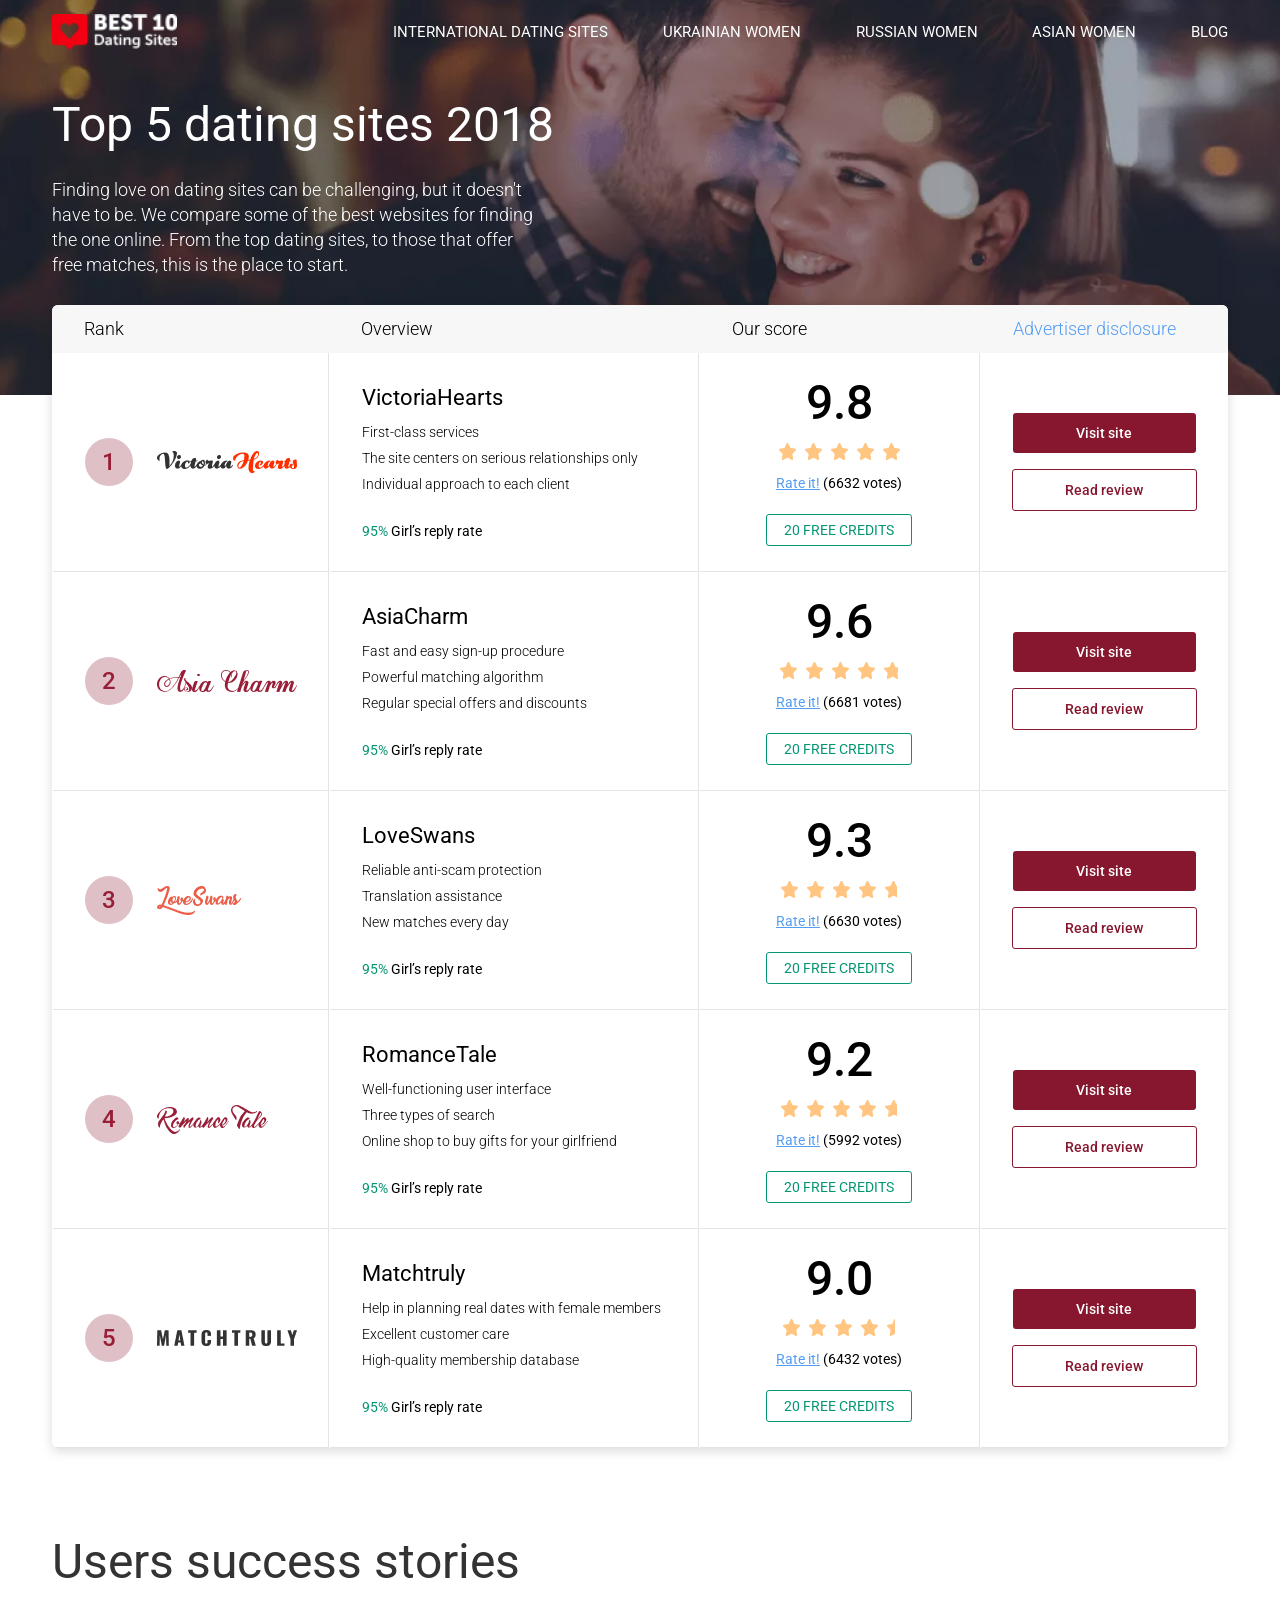
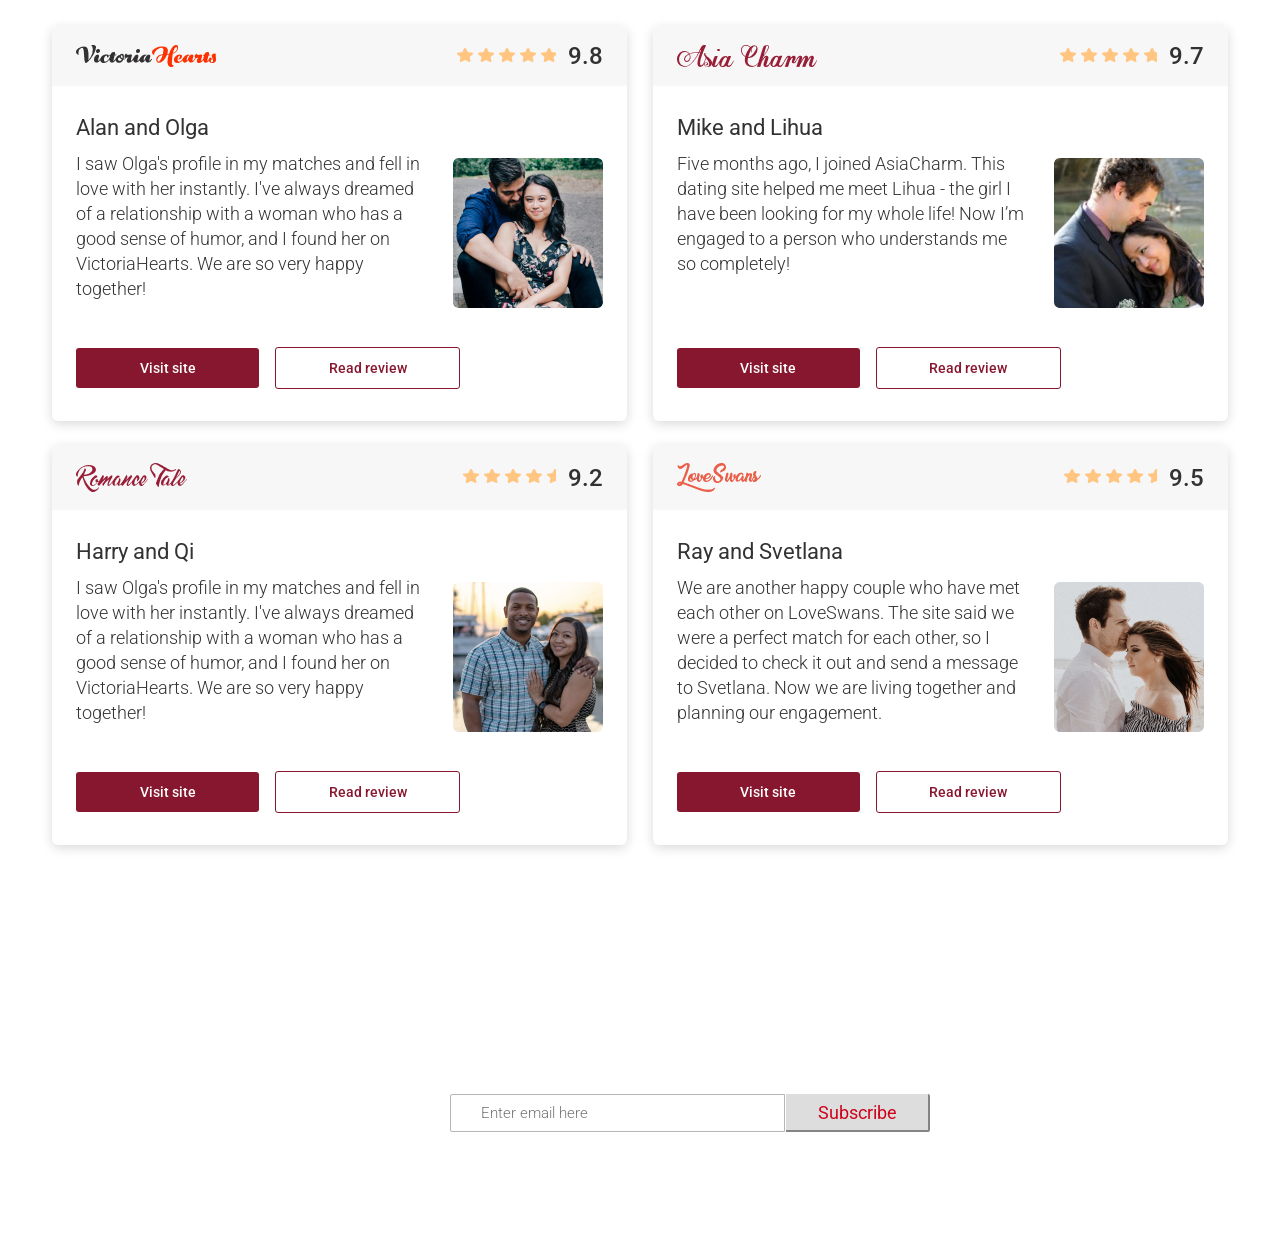
==== commit d53e0890: "Update 2018-11-30T19:17:03.925Z" ====
--- a/index.html
+++ b/index.html
@@ -1 +1 @@
-<!doctype html><html lang=en><head><meta charset=UTF-8><meta name=viewport content="width=device-width, initial-scale=1.0"><meta http-equiv=X-UA-Compatible content="ie=edge"><title>Document</title><link rel=stylesheet type=text/css href=./css/style.css><link href="https://fonts.googleapis.com/css?family=Roboto:300,400,500" rel=stylesheet></head><body><div class=wrap><header class=header><div class=header__inner><div class="container container--row"><figure class="header__logo col-1"><img src=images/logos/logo_best.png alt=logo class=header__logo-img></figure><nav class="header__nav col-9"><a href=# class=header__link>INTERNATIONAL DATING SITES</a> <a href=# class=header__link>UKRAINIAN WOMEN</a> <a href=# class=header__link>RUSSIAN WOMEN</a> <a href=# class=header__link>ASIAN WOMEN</a> <a href=# class=header__link>BLOG</a></nav><div class=burger><div class=burger__item></div><div class=burger__item></div><div class=burger__item></div></div></div></div><div class=container><div class=header__container><h1 class=header__title>Top 5 dating sites 2018</h1><p class="header__content col-5 col-cm-7 col-md-8">Finding love on dating sites can be challenging, but it doesn't have to be. We compare some of the best websites for finding the one online. From the top dating sites, to those that offer free matches, this is the place to start.</p></div></div></header><section class=table><div class=container><div class="table__container col-cm-7 col-md-8"><div class=table__head><div class="table__box table__tr--rank"><p class=table__headline>Rank</p></div><div class="table__box table__tr--overview-head"><p class=table__headline>Overview</p></div><div class="table__box table__tr--our-head"><p class=table__headline>Our score</p></div><div class="table__box table__tr--advertiser"><a class="table__headline table__headline--link">Advertiser disclosure</a></div></div><div class=table__td><div class="table__tr table__tr--row table__tr--rank"><span class=table__number>1</span> <i class="table__logo table__logo--vh"></i></div><div class=table__inner><div class="table__tr table__tr--overview"><h3 class=table__title>VictoriaHearts</h3><p class=table__content>First-class services<br>The site centers on serious relationships only Individual approach to each client</p><div class=table__inner-static><p class=table__static><span class=table__percent>95%</span> Girl’s reply rate</p><p class="table__link-credits table__link-credits--none">20 FREE CREDITS</p></div></div><div class="table__tr table__tr--our"><p class=table__assessment>9.8</p><div class=table__star-box><i class=table__star></i> <i class=table__star></i> <i class=table__star></i> <i class=table__star></i> <i class=table__star></i></div><p class=table__votes><a href=# class=table__votes--blue>Rate it!</a> (6632 votes)</p><p class=table__link-credits>20 FREE CREDITS</p></div></div><div class="table__tr table__tr--advertiser"><div class=table__box-btn><a href=# class=table__link>Visit site</a> <a href=# class="table__link table__link--white">Read review</a></div></div></div><div class=table__td><div class="table__tr table__tr--row table__tr--rank"><span class=table__number>2</span> <i class="table__logo table__logo--ac"></i></div><div class=table__inner><div class="table__tr table__tr--overview"><h3 class=table__title>AsiaCharm</h3><p class=table__content>Fast and easy sign-up procedure<br>Powerful matching algorithm<br>Regular special offers and discounts<br></p><div class=table__inner-static><p class=table__static><span class=table__percent>95%</span> Girl’s reply rate</p><p class="table__link-credits table__link-credits--none">20 FREE CREDITS</p></div></div><div class="table__tr table__tr--our"><p class=table__assessment>9.6</p><div class=table__star-box><i class=table__star></i> <i class=table__star></i> <i class=table__star></i> <i class=table__star></i> <i class="table__star table__star--6"></i></div><p class=table__votes><a href=# class=table__votes--blue>Rate it!</a> (6681 votes)</p><p class=table__link-credits>20 FREE CREDITS</p></div></div><div class="table__tr table__tr--advertiser"><div class=table__box-btn><a href=# class=table__link>Visit site</a> <a href=# class="table__link table__link--white">Read review</a></div></div></div><div class=table__td><div class="table__tr table__tr--row table__tr--rank"><span class=table__number>3</span> <i class="table__logo table__logo--ls"></i></div><div class=table__inner><div class="table__tr table__tr--overview"><h3 class=table__title>LoveSwans</h3><p class=table__content>Reliable anti-scam protection<br>Translation assistance<br>New matches every day</p><div class=table__inner-static><p class=table__static><span class=table__percent>95%</span> Girl’s reply rate</p><p class="table__link-credits table__link-credits--none">20 FREE CREDITS</p></div></div><div class="table__tr table__tr--our"><p class=table__assessment>9.3</p><div class=table__star-box><i class=table__star></i> <i class=table__star></i> <i class=table__star></i> <i class=table__star></i> <i class="table__star table__star--3"></i></div><p class=table__votes><a href=# class=table__votes--blue>Rate it!</a> (6630 votes)</p><p class=table__link-credits>20 FREE CREDITS</p></div></div><div class="table__tr table__tr--advertiser"><div class=table__box-btn><a href=# class=table__link>Visit site</a> <a href=# class="table__link table__link--white">Read review</a></div></div></div><div class=table__td><div class="table__tr table__tr--row table__tr--rank"><span class=table__number>4</span> <i class="table__logo table__logo--rt"></i></div><div class=table__inner><div class="table__tr table__tr--overview"><h3 class=table__title>RomanceTale</h3><p class=table__content>Well-functioning user interface<br>Three types of search<br>Online shop to buy gifts for your girlfriend</p><div class=table__inner-static><p class=table__static><span class=table__percent>95%</span> Girl’s reply rate</p><p class="table__link-credits table__link-credits--none">20 FREE CREDITS</p></div></div><div class="table__tr table__tr--our"><p class=table__assessment>9.2</p><div class=table__star-box><i class=table__star></i> <i class=table__star></i> <i class=table__star></i> <i class=table__star></i> <i class="table__star table__star--2"></i></div><p class=table__votes><a href=# class=table__votes--blue>Rate it!</a> (5992 votes)</p><p class=table__link-credits>20 FREE CREDITS</p></div></div><div class="table__tr table__tr--advertiser"><div class=table__box-btn><a href=# class=table__link>Visit site</a> <a href=# class="table__link table__link--white">Read review</a></div></div></div><div class=table__td><div class="table__tr table__tr--row table__tr--rank"><span class=table__number>5</span> <i class="table__logo table__logo--m"></i></div><div class=table__inner><div class="table__tr table__tr--overview"><h3 class=table__title>Matchtruly</h3><p class=table__content>Help in planning real dates with female members<br>Excellent customer care<br>High-quality membership database</p><div class=table__inner-static><p class=table__static><span class=table__percent>95%</span> Girl’s reply rate</p><p class="table__link-credits table__link-credits--none">20 FREE CREDITS</p></div></div><div class="table__tr table__tr--our"><p class=table__assessment>9.0</p><div class=table__star-box><i class=table__star></i> <i class=table__star></i> <i class=table__star></i> <i class=table__star></i> <i class="table__star table__star--0"></i></div><p class=table__votes><a href=# class=table__votes--blue>Rate it!</a> (6432 votes)</p><p class=table__link-credits>20 FREE CREDITS</p></div></div><div class="table__tr table__tr--advertiser"><div class=table__box-btn><a href=# class=table__link>Visit site</a> <a href=# class="table__link table__link--white">Read review</a></div></div></div></div></div></section><section class=users><div class=container><h3 class=users__headline>Users success stories</h3><div class=users__inner-row><article class="users__article col-sx-12"><div class=users__inner-head><i class="users__logo users__logo--vh"></i><div class=users__inner><div class=users__box-stars><i class=users__star></i> <i class=users__star></i> <i class=users__star></i> <i class=users__star></i> <i class="users__star users__star--8"></i></div><span class=users__assessment>9.8</span></div></div><div class=users__container><div class=users__inner-content><h4 class=users__title>Alan and Olga</h4><p class=users__content>I saw Olga's profile in my matches and fell in love with her instantly. I've always dreamed of a relationship with a woman who has a good sense of humor, and I found her on VictoriaHearts. We are so very happy together!</p></div><figure class="users__figure col-3 col-md-12"><img src=images/portfolio/user_vh.jpg alt=photo class="users__photo users__photo--vh"></figure></div><div class="users__inner-btn col-8 col-md-11"><a href=# class="users__link col-12">Visit site</a> <a href=# class="users__btn col-12">Read review</a></div></article><article class="users__article col-sx-12"><div class=users__inner-head><i class="users__logo users__logo--ac"></i><div class=users__inner><div class=users__box-stars><i class=users__star></i> <i class=users__star></i> <i class=users__star></i> <i class=users__star></i> <i class="users__star users__star--7"></i></div><span class=users__assessment>9.7</span></div></div><div class=users__container><div class=users__inner-content><h4 class=users__title>Mike and Lihua</h4><p class=users__content>Five months ago, I joined AsiaCharm. This dating site helped me meet Lihua - the girl I have been looking for my whole life! Now I’m engaged to a person who understands me so completely!</p></div><figure class="users__figure col-3 col-md-12"><img src=images/portfolio/user_ac.jpg alt=photo class="users__photo users__photo--ac"></figure></div><div class="users__inner-btn col-8 col-md-11"><a href=# class="users__link col-12">Visit site</a> <a href=# class="users__btn col-12">Read review</a></div></article><article class="users__article col-sx-12"><div class=users__inner-head><i class="users__logo users__logo--rt"></i><div class=users__inner><div class=users__box-stars><i class=users__star></i> <i class=users__star></i> <i class=users__star></i> <i class=users__star></i> <i class="users__star users__star--2"></i></div><span class=users__assessment>9.2</span></div></div><div class=users__container><div class=users__inner-content><h4 class=users__title>Harry and Qi</h4><p class=users__content>I saw Olga's profile in my matches and fell in love with her instantly. I've always dreamed of a relationship with a woman who has a good sense of humor, and I found her on VictoriaHearts. We are so very happy together!</p></div><figure class="users__figure col-3 col-md-12"><img src=images/portfolio/user_rt.jpg alt=photo class="users__photo users__photo--rt"></figure></div><div class="users__inner-btn col-8 col-md-11"><a href=# class="users__link col-12">Visit site</a> <a href=# class="users__btn col-12">Read review</a></div></article><article class="users__article col-sx-12"><div class=users__inner-head><i class="users__logo users__logo--ls"></i><div class=users__inner><div class=users__box-stars><i class=users__star></i> <i class=users__star></i> <i class=users__star></i> <i class=users__star></i> <i class="users__star users__star--5"></i></div><span class=users__assessment>9.5</span></div></div><div class=users__container><div class=users__inner-content><h4 class=users__title>Ray and Svetlana</h4><p class=users__content>We are another happy couple who have met each other on LoveSwans. The site said we were a perfect match for each other, so I decided to check it out and send a message to Svetlana. Now we are living together and planning our engagement.</p></div><figure class="users__figure col-3 col-md-12"><img src=images/portfolio/user_ls.jpg alt=photo class="users__photo users__photo--ls"></figure></div><div class="users__inner-btn col-8 col-md-11"><a href=# class="users__link col-12">Visit site</a> <a href=# class="users__btn col-12">Read review</a></div></article></div></div></section><footer class=footer><div class="container container--footer"><div class=footer__inner><h3 class=footer__headline>Learn how to meet the prettiest women</h3><form class=footer__form><input type=email class=footer__mail placeholder="Enter email here"> <button class=footer__btn>Subscribe</button></form></div></div><div class=footer__footer><nav class="footer__nav col-9"><a href=# class=footer__link>About us</a> <a href=# class=footer__link>Contuct us</a> <a href=# class=footer__link>Advertiser disclosure</a> <a href=# class=footer__link>Terms of use</a> <a href=# class=footer__link>Privacy policy</a></nav></div></footer><script src=./js/jquery-3.3.1.min.js></script><script src=./js/script.js></script></div></body></html>+<!doctype html><html lang=en><head><meta charset=UTF-8><meta name=viewport content="width=device-width, initial-scale=1.0"><meta http-equiv=X-UA-Compatible content="ie=edge"><title>Document</title><link rel=stylesheet type=text/css href=./css/style.css><link href="https://fonts.googleapis.com/css?family=Roboto:300,400,500" rel=stylesheet></head><body><div class=wrap><section class=pop_up><div class=pop_up__inner><span class=pop_up__btn></span><h3 class=pop_up__headline>Advertiser Disclosure</h3><div class=pop_up__container><p class=pop_up__content>We have created this site to give people looking for love online relevant information about different dating platforms. This goal has been and remains a priority for us.</p><p class=pop_up__content>Every day, our team works hard to offer visitors detailed and unbiased reviews for free.</p><p class=pop_up__content>Please be advised that certain dating sites presented on Best10DatingSitesReviews are companies that provide advertising. Thanks to this compensation, we are able to continue working on this project for you. We guarantee that the compensation we receive does not influence the content of the reviews. However, it may influence the scores or positions certain sites occupy on the top lists.</p></div></div></section><header class=header><div class=header__inner><div class="container container--row"><figure class="header__logo col-1"><img src=images/logos/logo_best.png alt=logo class=header__logo-img></figure><nav class="header__nav col-9"><a href=# class=header__link>INTERNATIONAL DATING SITES</a> <a href=# class=header__link>UKRAINIAN WOMEN</a> <a href=# class=header__link>RUSSIAN WOMEN</a> <a href=# class=header__link>ASIAN WOMEN</a> <a href=# class=header__link>BLOG</a></nav><div class=burger><div class=burger__item></div><div class=burger__item></div><div class=burger__item></div></div></div></div><div class=container><div class=header__container><h1 class=header__title>Top 5 dating sites 2018</h1><p class="header__content col-5 col-cm-7 col-md-8">Finding love on dating sites can be challenging, but it doesn't have to be. We compare some of the best websites for finding the one online. From the top dating sites, to those that offer free matches, this is the place to start.</p></div></div></header><section class=table><div class=container><div class="table__container col-cm-7 col-md-8"><div class=table__head><div class="table__box table__tr--rank"><p class=table__headline>Rank</p></div><div class="table__box table__tr--overview-head"><p class=table__headline>Overview</p></div><div class="table__box table__tr--our-head"><p class=table__headline>Our score</p></div><div class="table__box table__tr--advertiser"><a class="table__headline table__headline--link btn_popup">Advertiser disclosure</a></div></div><div class=table__td><div class="table__tr table__tr--row table__tr--rank"><span class=table__number>1</span> <i class="table__logo table__logo--vh"></i></div><div class=table__inner><div class="table__tr table__tr--overview"><h3 class=table__title>VictoriaHearts</h3><p class=table__content>First-class services<br>The site centers on serious relationships only Individual approach to each client</p><div class=table__inner-static><p class=table__static><span class=table__percent>95%</span> Girl’s reply rate</p><p class="table__link-credits table__link-credits--none">20 FREE CREDITS</p></div></div><div class="table__tr table__tr--our"><p class=table__assessment>9.8</p><div class=table__star-box><i class=table__star></i> <i class=table__star></i> <i class=table__star></i> <i class=table__star></i> <i class=table__star></i></div><p class=table__votes><a href=# class=table__votes--blue>Rate it!</a> (6632 votes)</p><p class=table__link-credits>20 FREE CREDITS</p></div></div><div class="table__tr table__tr--advertiser"><div class=table__box-btn><a href=# class=table__link>Visit site</a> <a href=# class="table__link table__link--white">Read review</a></div></div></div><div class=table__td><div class="table__tr table__tr--row table__tr--rank"><span class=table__number>2</span> <i class="table__logo table__logo--ac"></i></div><div class=table__inner><div class="table__tr table__tr--overview"><h3 class=table__title>AsiaCharm</h3><p class=table__content>Fast and easy sign-up procedure<br>Powerful matching algorithm<br>Regular special offers and discounts<br></p><div class=table__inner-static><p class=table__static><span class=table__percent>95%</span> Girl’s reply rate</p><p class="table__link-credits table__link-credits--none">20 FREE CREDITS</p></div></div><div class="table__tr table__tr--our"><p class=table__assessment>9.6</p><div class=table__star-box><i class=table__star></i> <i class=table__star></i> <i class=table__star></i> <i class=table__star></i> <i class="table__star table__star--6"></i></div><p class=table__votes><a href=# class=table__votes--blue>Rate it!</a> (6681 votes)</p><p class=table__link-credits>20 FREE CREDITS</p></div></div><div class="table__tr table__tr--advertiser"><div class=table__box-btn><a href=# class=table__link>Visit site</a> <a href=# class="table__link table__link--white">Read review</a></div></div></div><div class=table__td><div class="table__tr table__tr--row table__tr--rank"><span class=table__number>3</span> <i class="table__logo table__logo--ls"></i></div><div class=table__inner><div class="table__tr table__tr--overview"><h3 class=table__title>LoveSwans</h3><p class=table__content>Reliable anti-scam protection<br>Translation assistance<br>New matches every day</p><div class=table__inner-static><p class=table__static><span class=table__percent>95%</span> Girl’s reply rate</p><p class="table__link-credits table__link-credits--none">20 FREE CREDITS</p></div></div><div class="table__tr table__tr--our"><p class=table__assessment>9.3</p><div class=table__star-box><i class=table__star></i> <i class=table__star></i> <i class=table__star></i> <i class=table__star></i> <i class="table__star table__star--3"></i></div><p class=table__votes><a href=# class=table__votes--blue>Rate it!</a> (6630 votes)</p><p class=table__link-credits>20 FREE CREDITS</p></div></div><div class="table__tr table__tr--advertiser"><div class=table__box-btn><a href=# class=table__link>Visit site</a> <a href=# class="table__link table__link--white">Read review</a></div></div></div><div class=table__td><div class="table__tr table__tr--row table__tr--rank"><span class=table__number>4</span> <i class="table__logo table__logo--rt"></i></div><div class=table__inner><div class="table__tr table__tr--overview"><h3 class=table__title>RomanceTale</h3><p class=table__content>Well-functioning user interface<br>Three types of search<br>Online shop to buy gifts for your girlfriend</p><div class=table__inner-static><p class=table__static><span class=table__percent>95%</span> Girl’s reply rate</p><p class="table__link-credits table__link-credits--none">20 FREE CREDITS</p></div></div><div class="table__tr table__tr--our"><p class=table__assessment>9.2</p><div class=table__star-box><i class=table__star></i> <i class=table__star></i> <i class=table__star></i> <i class=table__star></i> <i class="table__star table__star--2"></i></div><p class=table__votes><a href=# class=table__votes--blue>Rate it!</a> (5992 votes)</p><p class=table__link-credits>20 FREE CREDITS</p></div></div><div class="table__tr table__tr--advertiser"><div class=table__box-btn><a href=# class=table__link>Visit site</a> <a href=# class="table__link table__link--white">Read review</a></div></div></div><div class=table__td><div class="table__tr table__tr--row table__tr--rank"><span class=table__number>5</span> <i class="table__logo table__logo--m"></i></div><div class=table__inner><div class="table__tr table__tr--overview"><h3 class=table__title>Matchtruly</h3><p class=table__content>Help in planning real dates with female members<br>Excellent customer care<br>High-quality membership database</p><div class=table__inner-static><p class=table__static><span class=table__percent>95%</span> Girl’s reply rate</p><p class="table__link-credits table__link-credits--none">20 FREE CREDITS</p></div></div><div class="table__tr table__tr--our"><p class=table__assessment>9.0</p><div class=table__star-box><i class=table__star></i> <i class=table__star></i> <i class=table__star></i> <i class=table__star></i> <i class="table__star table__star--0"></i></div><p class=table__votes><a href=# class=table__votes--blue>Rate it!</a> (6432 votes)</p><p class=table__link-credits>20 FREE CREDITS</p></div></div><div class="table__tr table__tr--advertiser"><div class=table__box-btn><a href=# class=table__link>Visit site</a> <a href=# class="table__link table__link--white">Read review</a></div></div></div><a class="table__headline table__headline--mobile btn_popup">Advertiser disclosure</a></div></div></section><section class=users><div class=container><h3 class=users__headline>Users success stories</h3><div class=users__inner-row><article class="users__article col-sx-12"><div class=users__inner-head><i class="users__logo users__logo--vh"></i><div class=users__inner><div class=users__box-stars><i class=users__star></i> <i class=users__star></i> <i class=users__star></i> <i class=users__star></i> <i class="users__star users__star--8"></i></div><span class=users__assessment>9.8</span></div></div><div class=users__container><div class=users__inner-content><h4 class=users__title>Alan and Olga</h4><p class=users__content>I saw Olga's profile in my matches and fell in love with her instantly. I've always dreamed of a relationship with a woman who has a good sense of humor, and I found her on VictoriaHearts. We are so very happy together!</p></div><figure class="users__figure col-3 col-md-12"><img src=images/portfolio/user_vh.jpg alt=photo class="users__photo users__photo--vh"></figure></div><div class="users__inner-btn col-8 col-md-11"><a href=# class="users__link col-12">Visit site</a> <a href=# class="users__btn col-12">Read review</a></div></article><article class="users__article col-sx-12"><div class=users__inner-head><i class="users__logo users__logo--ac"></i><div class=users__inner><div class=users__box-stars><i class=users__star></i> <i class=users__star></i> <i class=users__star></i> <i class=users__star></i> <i class="users__star users__star--7"></i></div><span class=users__assessment>9.7</span></div></div><div class=users__container><div class=users__inner-content><h4 class=users__title>Mike and Lihua</h4><p class=users__content>Five months ago, I joined AsiaCharm. This dating site helped me meet Lihua - the girl I have been looking for my whole life! Now I’m engaged to a person who understands me so completely!</p></div><figure class="users__figure col-3 col-md-12"><img src=images/portfolio/user_ac.jpg alt=photo class="users__photo users__photo--ac"></figure></div><div class="users__inner-btn col-8 col-md-11"><a href=# class="users__link col-12">Visit site</a> <a href=# class="users__btn col-12">Read review</a></div></article><article class="users__article col-sx-12"><div class=users__inner-head><i class="users__logo users__logo--rt"></i><div class=users__inner><div class=users__box-stars><i class=users__star></i> <i class=users__star></i> <i class=users__star></i> <i class=users__star></i> <i class="users__star users__star--2"></i></div><span class=users__assessment>9.2</span></div></div><div class=users__container><div class=users__inner-content><h4 class=users__title>Harry and Qi</h4><p class=users__content>I saw Olga's profile in my matches and fell in love with her instantly. I've always dreamed of a relationship with a woman who has a good sense of humor, and I found her on VictoriaHearts. We are so very happy together!</p></div><figure class="users__figure col-3 col-md-12"><img src=images/portfolio/user_rt.jpg alt=photo class="users__photo users__photo--rt"></figure></div><div class="users__inner-btn col-8 col-md-11"><a href=# class="users__link col-12">Visit site</a> <a href=# class="users__btn col-12">Read review</a></div></article><article class="users__article col-sx-12"><div class=users__inner-head><i class="users__logo users__logo--ls"></i><div class=users__inner><div class=users__box-stars><i class=users__star></i> <i class=users__star></i> <i class=users__star></i> <i class=users__star></i> <i class="users__star users__star--5"></i></div><span class=users__assessment>9.5</span></div></div><div class=users__container><div class=users__inner-content><h4 class=users__title>Ray and Svetlana</h4><p class=users__content>We are another happy couple who have met each other on LoveSwans. The site said we were a perfect match for each other, so I decided to check it out and send a message to Svetlana. Now we are living together and planning our engagement.</p></div><figure class="users__figure col-3 col-md-12"><img src=images/portfolio/user_ls.jpg alt=photo class="users__photo users__photo--ls"></figure></div><div class="users__inner-btn col-8 col-md-11"><a href=# class="users__link col-12">Visit site</a> <a href=# class="users__btn col-12">Read review</a></div></article></div></div></section><footer class=footer><div class="container container--footer"><div class=footer__inner><h3 class=footer__headline>Learn how to meet the prettiest women</h3><form class=footer__form><input type=email class=footer__mail placeholder="Enter email here"> <button class=footer__btn>Subscribe</button></form></div></div><div class=footer__footer><nav class="footer__nav col-9"><a href=# class=footer__link>About us</a> <a href=# class=footer__link>Contuct us</a> <a href=# class=footer__link>Advertiser disclosure</a> <a href=# class=footer__link>Terms of use</a> <a href=# class=footer__link>Privacy policy</a></nav></div></footer><script src=./js/jquery-3.3.1.min.js></script><script src=./js/script.js></script></div></body></html>
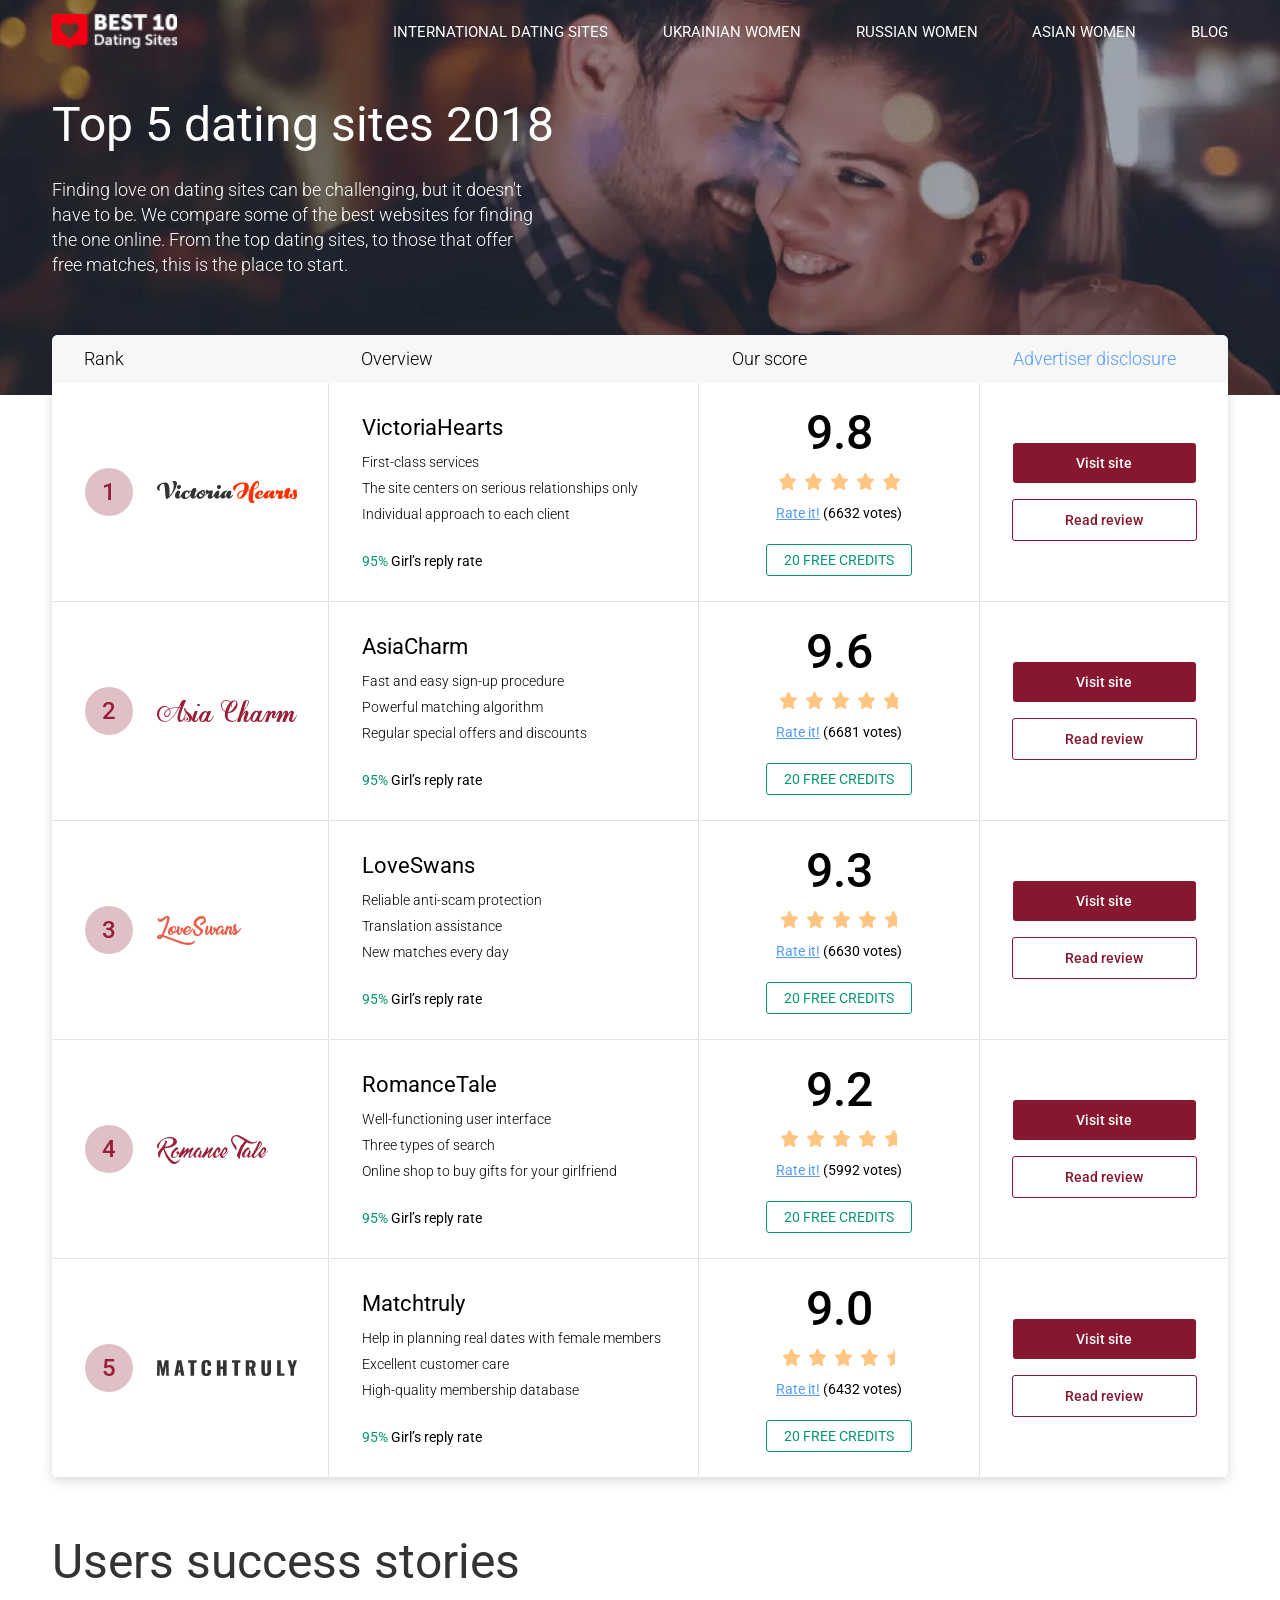
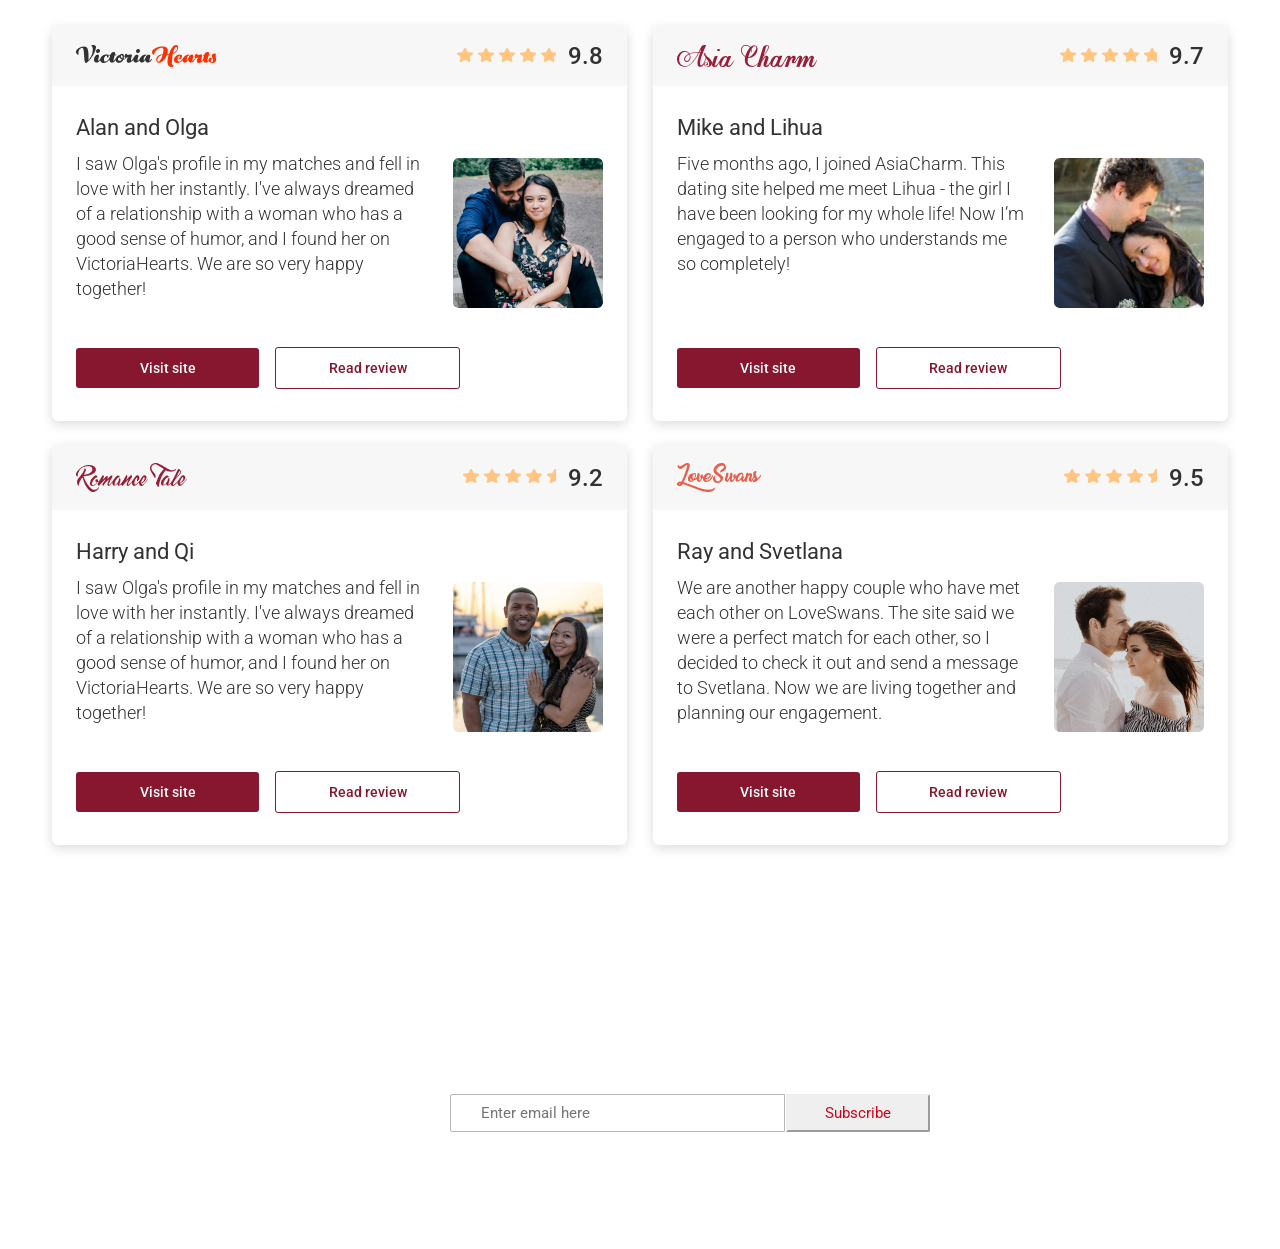
==== commit a58f76e9: "Update 2018-12-07T20:00:48.004Z" ====
--- a/index.html
+++ b/index.html
@@ -1 +1 @@
-<!doctype html><html lang=en><head><meta charset=UTF-8><meta name=viewport content="width=device-width, initial-scale=1.0"><meta http-equiv=X-UA-Compatible content="ie=edge"><title>Document</title><link rel=stylesheet type=text/css href=./css/style.css><link href="https://fonts.googleapis.com/css?family=Roboto:300,400,500" rel=stylesheet></head><body><div class=wrap><section class=pop_up><div class=pop_up__inner><span class=pop_up__btn></span><h3 class=pop_up__headline>Advertiser Disclosure</h3><div class=pop_up__container><p class=pop_up__content>We have created this site to give people looking for love online relevant information about different dating platforms. This goal has been and remains a priority for us.</p><p class=pop_up__content>Every day, our team works hard to offer visitors detailed and unbiased reviews for free.</p><p class=pop_up__content>Please be advised that certain dating sites presented on Best10DatingSitesReviews are companies that provide advertising. Thanks to this compensation, we are able to continue working on this project for you. We guarantee that the compensation we receive does not influence the content of the reviews. However, it may influence the scores or positions certain sites occupy on the top lists.</p></div></div></section><header class=header><div class=header__inner><div class="container container--row"><figure class="header__logo col-1"><img src=images/logos/logo_best.png alt=logo class=header__logo-img></figure><nav class="header__nav col-9"><a href=# class=header__link>INTERNATIONAL DATING SITES</a> <a href=# class=header__link>UKRAINIAN WOMEN</a> <a href=# class=header__link>RUSSIAN WOMEN</a> <a href=# class=header__link>ASIAN WOMEN</a> <a href=# class=header__link>BLOG</a></nav><div class=burger><div class=burger__item></div><div class=burger__item></div><div class=burger__item></div></div></div></div><div class=container><div class=header__container><h1 class=header__title>Top 5 dating sites 2018</h1><p class="header__content col-5 col-cm-7 col-md-8">Finding love on dating sites can be challenging, but it doesn't have to be. We compare some of the best websites for finding the one online. From the top dating sites, to those that offer free matches, this is the place to start.</p></div></div></header><section class=table><div class=container><div class="table__container col-cm-7 col-md-8"><div class=table__head><div class="table__box table__tr--rank"><p class=table__headline>Rank</p></div><div class="table__box table__tr--overview-head"><p class=table__headline>Overview</p></div><div class="table__box table__tr--our-head"><p class=table__headline>Our score</p></div><div class="table__box table__tr--advertiser"><a class="table__headline table__headline--link btn_popup">Advertiser disclosure</a></div></div><div class=table__td><div class="table__tr table__tr--row table__tr--rank"><span class=table__number>1</span> <i class="table__logo table__logo--vh"></i></div><div class=table__inner><div class="table__tr table__tr--overview"><h3 class=table__title>VictoriaHearts</h3><p class=table__content>First-class services<br>The site centers on serious relationships only Individual approach to each client</p><div class=table__inner-static><p class=table__static><span class=table__percent>95%</span> Girl’s reply rate</p><p class="table__link-credits table__link-credits--none">20 FREE CREDITS</p></div></div><div class="table__tr table__tr--our"><p class=table__assessment>9.8</p><div class=table__star-box><i class=table__star></i> <i class=table__star></i> <i class=table__star></i> <i class=table__star></i> <i class=table__star></i></div><p class=table__votes><a href=# class=table__votes--blue>Rate it!</a> (6632 votes)</p><p class=table__link-credits>20 FREE CREDITS</p></div></div><div class="table__tr table__tr--advertiser"><div class=table__box-btn><a href=# class=table__link>Visit site</a> <a href=# class="table__link table__link--white">Read review</a></div></div></div><div class=table__td><div class="table__tr table__tr--row table__tr--rank"><span class=table__number>2</span> <i class="table__logo table__logo--ac"></i></div><div class=table__inner><div class="table__tr table__tr--overview"><h3 class=table__title>AsiaCharm</h3><p class=table__content>Fast and easy sign-up procedure<br>Powerful matching algorithm<br>Regular special offers and discounts<br></p><div class=table__inner-static><p class=table__static><span class=table__percent>95%</span> Girl’s reply rate</p><p class="table__link-credits table__link-credits--none">20 FREE CREDITS</p></div></div><div class="table__tr table__tr--our"><p class=table__assessment>9.6</p><div class=table__star-box><i class=table__star></i> <i class=table__star></i> <i class=table__star></i> <i class=table__star></i> <i class="table__star table__star--6"></i></div><p class=table__votes><a href=# class=table__votes--blue>Rate it!</a> (6681 votes)</p><p class=table__link-credits>20 FREE CREDITS</p></div></div><div class="table__tr table__tr--advertiser"><div class=table__box-btn><a href=# class=table__link>Visit site</a> <a href=# class="table__link table__link--white">Read review</a></div></div></div><div class=table__td><div class="table__tr table__tr--row table__tr--rank"><span class=table__number>3</span> <i class="table__logo table__logo--ls"></i></div><div class=table__inner><div class="table__tr table__tr--overview"><h3 class=table__title>LoveSwans</h3><p class=table__content>Reliable anti-scam protection<br>Translation assistance<br>New matches every day</p><div class=table__inner-static><p class=table__static><span class=table__percent>95%</span> Girl’s reply rate</p><p class="table__link-credits table__link-credits--none">20 FREE CREDITS</p></div></div><div class="table__tr table__tr--our"><p class=table__assessment>9.3</p><div class=table__star-box><i class=table__star></i> <i class=table__star></i> <i class=table__star></i> <i class=table__star></i> <i class="table__star table__star--3"></i></div><p class=table__votes><a href=# class=table__votes--blue>Rate it!</a> (6630 votes)</p><p class=table__link-credits>20 FREE CREDITS</p></div></div><div class="table__tr table__tr--advertiser"><div class=table__box-btn><a href=# class=table__link>Visit site</a> <a href=# class="table__link table__link--white">Read review</a></div></div></div><div class=table__td><div class="table__tr table__tr--row table__tr--rank"><span class=table__number>4</span> <i class="table__logo table__logo--rt"></i></div><div class=table__inner><div class="table__tr table__tr--overview"><h3 class=table__title>RomanceTale</h3><p class=table__content>Well-functioning user interface<br>Three types of search<br>Online shop to buy gifts for your girlfriend</p><div class=table__inner-static><p class=table__static><span class=table__percent>95%</span> Girl’s reply rate</p><p class="table__link-credits table__link-credits--none">20 FREE CREDITS</p></div></div><div class="table__tr table__tr--our"><p class=table__assessment>9.2</p><div class=table__star-box><i class=table__star></i> <i class=table__star></i> <i class=table__star></i> <i class=table__star></i> <i class="table__star table__star--2"></i></div><p class=table__votes><a href=# class=table__votes--blue>Rate it!</a> (5992 votes)</p><p class=table__link-credits>20 FREE CREDITS</p></div></div><div class="table__tr table__tr--advertiser"><div class=table__box-btn><a href=# class=table__link>Visit site</a> <a href=# class="table__link table__link--white">Read review</a></div></div></div><div class=table__td><div class="table__tr table__tr--row table__tr--rank"><span class=table__number>5</span> <i class="table__logo table__logo--m"></i></div><div class=table__inner><div class="table__tr table__tr--overview"><h3 class=table__title>Matchtruly</h3><p class=table__content>Help in planning real dates with female members<br>Excellent customer care<br>High-quality membership database</p><div class=table__inner-static><p class=table__static><span class=table__percent>95%</span> Girl’s reply rate</p><p class="table__link-credits table__link-credits--none">20 FREE CREDITS</p></div></div><div class="table__tr table__tr--our"><p class=table__assessment>9.0</p><div class=table__star-box><i class=table__star></i> <i class=table__star></i> <i class=table__star></i> <i class=table__star></i> <i class="table__star table__star--0"></i></div><p class=table__votes><a href=# class=table__votes--blue>Rate it!</a> (6432 votes)</p><p class=table__link-credits>20 FREE CREDITS</p></div></div><div class="table__tr table__tr--advertiser"><div class=table__box-btn><a href=# class=table__link>Visit site</a> <a href=# class="table__link table__link--white">Read review</a></div></div></div><a class="table__headline table__headline--mobile btn_popup">Advertiser disclosure</a></div></div></section><section class=users><div class=container><h3 class=users__headline>Users success stories</h3><div class=users__inner-row><article class="users__article col-sx-12"><div class=users__inner-head><i class="users__logo users__logo--vh"></i><div class=users__inner><div class=users__box-stars><i class=users__star></i> <i class=users__star></i> <i class=users__star></i> <i class=users__star></i> <i class="users__star users__star--8"></i></div><span class=users__assessment>9.8</span></div></div><div class=users__container><div class=users__inner-content><h4 class=users__title>Alan and Olga</h4><p class=users__content>I saw Olga's profile in my matches and fell in love with her instantly. I've always dreamed of a relationship with a woman who has a good sense of humor, and I found her on VictoriaHearts. We are so very happy together!</p></div><figure class="users__figure col-3 col-md-12"><img src=images/portfolio/user_vh.jpg alt=photo class="users__photo users__photo--vh"></figure></div><div class="users__inner-btn col-8 col-md-11"><a href=# class="users__link col-12">Visit site</a> <a href=# class="users__btn col-12">Read review</a></div></article><article class="users__article col-sx-12"><div class=users__inner-head><i class="users__logo users__logo--ac"></i><div class=users__inner><div class=users__box-stars><i class=users__star></i> <i class=users__star></i> <i class=users__star></i> <i class=users__star></i> <i class="users__star users__star--7"></i></div><span class=users__assessment>9.7</span></div></div><div class=users__container><div class=users__inner-content><h4 class=users__title>Mike and Lihua</h4><p class=users__content>Five months ago, I joined AsiaCharm. This dating site helped me meet Lihua - the girl I have been looking for my whole life! Now I’m engaged to a person who understands me so completely!</p></div><figure class="users__figure col-3 col-md-12"><img src=images/portfolio/user_ac.jpg alt=photo class="users__photo users__photo--ac"></figure></div><div class="users__inner-btn col-8 col-md-11"><a href=# class="users__link col-12">Visit site</a> <a href=# class="users__btn col-12">Read review</a></div></article><article class="users__article col-sx-12"><div class=users__inner-head><i class="users__logo users__logo--rt"></i><div class=users__inner><div class=users__box-stars><i class=users__star></i> <i class=users__star></i> <i class=users__star></i> <i class=users__star></i> <i class="users__star users__star--2"></i></div><span class=users__assessment>9.2</span></div></div><div class=users__container><div class=users__inner-content><h4 class=users__title>Harry and Qi</h4><p class=users__content>I saw Olga's profile in my matches and fell in love with her instantly. I've always dreamed of a relationship with a woman who has a good sense of humor, and I found her on VictoriaHearts. We are so very happy together!</p></div><figure class="users__figure col-3 col-md-12"><img src=images/portfolio/user_rt.jpg alt=photo class="users__photo users__photo--rt"></figure></div><div class="users__inner-btn col-8 col-md-11"><a href=# class="users__link col-12">Visit site</a> <a href=# class="users__btn col-12">Read review</a></div></article><article class="users__article col-sx-12"><div class=users__inner-head><i class="users__logo users__logo--ls"></i><div class=users__inner><div class=users__box-stars><i class=users__star></i> <i class=users__star></i> <i class=users__star></i> <i class=users__star></i> <i class="users__star users__star--5"></i></div><span class=users__assessment>9.5</span></div></div><div class=users__container><div class=users__inner-content><h4 class=users__title>Ray and Svetlana</h4><p class=users__content>We are another happy couple who have met each other on LoveSwans. The site said we were a perfect match for each other, so I decided to check it out and send a message to Svetlana. Now we are living together and planning our engagement.</p></div><figure class="users__figure col-3 col-md-12"><img src=images/portfolio/user_ls.jpg alt=photo class="users__photo users__photo--ls"></figure></div><div class="users__inner-btn col-8 col-md-11"><a href=# class="users__link col-12">Visit site</a> <a href=# class="users__btn col-12">Read review</a></div></article></div></div></section><footer class=footer><div class="container container--footer"><div class=footer__inner><h3 class=footer__headline>Learn how to meet the prettiest women</h3><form class=footer__form><input type=email class=footer__mail placeholder="Enter email here"> <button class=footer__btn>Subscribe</button></form></div></div><div class=footer__footer><nav class="footer__nav col-9"><a href=# class=footer__link>About us</a> <a href=# class=footer__link>Contuct us</a> <a href=# class=footer__link>Advertiser disclosure</a> <a href=# class=footer__link>Terms of use</a> <a href=# class=footer__link>Privacy policy</a></nav></div></footer><script src=./js/jquery-3.3.1.min.js></script><script src=./js/script.js></script></div></body></html>+<!doctype html><html lang=en><head><meta charset=UTF-8><meta name=viewport content="width=device-width, initial-scale=1.0"><meta http-equiv=X-UA-Compatible content="ie=edge"><title>Document</title><link rel=stylesheet type=text/css href=./css/style.css><link href="https://fonts.googleapis.com/css?family=Roboto:300,400,500" rel=stylesheet></head><body><div class=wrap><section class=pop_up><div class=pop_up__inner><span class=pop_up__btn></span><h3 class=pop_up__headline>Advertiser Disclosure</h3><div class=pop_up__container><p class=pop_up__content>We have created this site to give people looking for love online relevant information about different dating platforms. This goal has been and remains a priority for us.</p><p class=pop_up__content>Every day, our team works hard to offer visitors detailed and unbiased reviews for free.</p><p class=pop_up__content>Please be advised that certain dating sites presented on Best10DatingSitesReviews are companies that provide advertising. Thanks to this compensation, we are able to continue working on this project for you. We guarantee that the compensation we receive does not influence the content of the reviews. However, it may influence the scores or positions certain sites occupy on the top lists.</p></div></div></section><header class=header><div class=header__inner><div class="container container--row"><figure class="header__logo col-1"><img src=images/logos/logo_best.png alt=logo class=header__logo-img></figure><nav class="header__nav col-9"><a href=# class=header__link>INTERNATIONAL DATING SITES</a> <a href=# class=header__link>UKRAINIAN WOMEN</a> <a href=# class=header__link>RUSSIAN WOMEN</a> <a href=# class=header__link>ASIAN WOMEN</a> <a href=# class=header__link>BLOG</a></nav><div class=burger><div class=burger__item></div><div class=burger__item></div><div class=burger__item></div></div></div></div><div class=container><div class=header__container><h1 class=header__title>Top 5 dating sites 2018</h1><p class="header__content col-5 col-cm-7 col-md-8">Finding love on dating sites can be challenging, but it doesn't have to be. We compare some of the best websites for finding the one online. From the top dating sites, to those that offer free matches, this is the place to start.</p></div></div></header><section class=table><div class=container><div class="table__container col-cm-7 col-md-8"><div class=table__head><div class="table__box table__tr--rank"><p class=table__headline>Rank</p></div><div class="table__box table__tr--overview-head"><p class=table__headline>Overview</p></div><div class="table__box table__tr--our-head"><p class=table__headline>Our score</p></div><div class="table__box table__tr--advertiser"><a class="table__headline table__headline--link btn_popup">Advertiser disclosure</a></div></div><div class=table__td><div class="table__tr table__tr--row table__tr--rank"><span class=table__number>1</span> <i class="table__logo table__logo--vh"></i></div><div class=table__inner><div class="table__tr table__tr--overview"><h3 class=table__title>VictoriaHearts</h3><p class=table__content>First-class services<br>The site centers on serious relationships only Individual approach to each client</p><div class=table__inner-static><p class=table__static><span class=table__percent>95%</span> Girl’s reply rate</p><p class="table__link-credits table__link-credits--none">20 FREE CREDITS</p></div></div><div class="table__tr table__tr--our"><p class=table__assessment>9.8</p><div class=table__star-box><i class=table__star></i> <i class=table__star></i> <i class=table__star></i> <i class=table__star></i> <i class=table__star></i></div><p class=table__votes><a href=# class=table__votes--blue>Rate it!</a> (6632 votes)</p><p class=table__link-credits>20 FREE CREDITS</p></div></div><div class="table__tr table__tr--advertiser"><div class=table__box-btn><a href=# class=table__link>Visit site</a> <a href=# class="table__link table__link--white">Read review</a></div></div></div><div class=table__td><div class="table__tr table__tr--row table__tr--rank"><span class=table__number>2</span> <i class="table__logo table__logo--ac"></i></div><div class=table__inner><div class="table__tr table__tr--overview"><h3 class=table__title>AsiaCharm</h3><p class=table__content>Fast and easy sign-up procedure<br>Powerful matching algorithm<br>Regular special offers and discounts<br></p><div class=table__inner-static><p class=table__static><span class=table__percent>95%</span> Girl’s reply rate</p><p class="table__link-credits table__link-credits--none">20 FREE CREDITS</p></div></div><div class="table__tr table__tr--our"><p class=table__assessment>9.6</p><div class=table__star-box><i class=table__star></i> <i class=table__star></i> <i class=table__star></i> <i class=table__star></i> <i class="table__star table__star--6"></i></div><p class=table__votes><a href=# class=table__votes--blue>Rate it!</a> (6681 votes)</p><p class=table__link-credits>20 FREE CREDITS</p></div></div><div class="table__tr table__tr--advertiser"><div class=table__box-btn><a href=# class=table__link>Visit site</a> <a href=# class="table__link table__link--white">Read review</a></div></div></div><div class=table__td><div class="table__tr table__tr--row table__tr--rank"><span class=table__number>3</span> <i class="table__logo table__logo--ls"></i></div><div class=table__inner><div class="table__tr table__tr--overview"><h3 class=table__title>LoveSwans</h3><p class=table__content>Reliable anti-scam protection<br>Translation assistance<br>New matches every day</p><div class=table__inner-static><p class=table__static><span class=table__percent>95%</span> Girl’s reply rate</p><p class="table__link-credits table__link-credits--none">20 FREE CREDITS</p></div></div><div class="table__tr table__tr--our"><p class=table__assessment>9.3</p><div class=table__star-box><i class=table__star></i> <i class=table__star></i> <i class=table__star></i> <i class=table__star></i> <i class="table__star table__star--3"></i></div><p class=table__votes><a href=# class=table__votes--blue>Rate it!</a> (6630 votes)</p><p class=table__link-credits>20 FREE CREDITS</p></div></div><div class="table__tr table__tr--advertiser"><div class=table__box-btn><a href=# class=table__link>Visit site</a> <a href=# class="table__link table__link--white">Read review</a></div></div></div><div class=table__td><div class="table__tr table__tr--row table__tr--rank"><span class=table__number>4</span> <i class="table__logo table__logo--rt"></i></div><div class=table__inner><div class="table__tr table__tr--overview"><h3 class=table__title>RomanceTale</h3><p class=table__content>Well-functioning user interface<br>Three types of search<br>Online shop to buy gifts for your girlfriend</p><div class=table__inner-static><p class=table__static><span class=table__percent>95%</span> Girl’s reply rate</p><p class="table__link-credits table__link-credits--none">20 FREE CREDITS</p></div></div><div class="table__tr table__tr--our"><p class=table__assessment>9.2</p><div class=table__star-box><i class=table__star></i> <i class=table__star></i> <i class=table__star></i> <i class=table__star></i> <i class="table__star table__star--2"></i></div><p class=table__votes><a href=# class=table__votes--blue>Rate it!</a> (5992 votes)</p><p class=table__link-credits>20 FREE CREDITS</p></div></div><div class="table__tr table__tr--advertiser"><div class=table__box-btn><a href=# class=table__link>Visit site</a> <a href=# class="table__link table__link--white">Read review</a></div></div></div><div class=table__td><div class="table__tr table__tr--row table__tr--rank"><span class=table__number>5</span> <i class="table__logo table__logo--m"></i></div><div class=table__inner><div class="table__tr table__tr--overview"><h3 class=table__title>Matchtruly</h3><p class=table__content>Help in planning real dates with female members<br>Excellent customer care<br>High-quality membership database</p><div class=table__inner-static><p class=table__static><span class=table__percent>95%</span> Girl’s reply rate</p><p class="table__link-credits table__link-credits--none">20 FREE CREDITS</p></div></div><div class="table__tr table__tr--our"><p class=table__assessment>9.0</p><div class=table__star-box><i class=table__star></i> <i class=table__star></i> <i class=table__star></i> <i class=table__star></i> <i class="table__star table__star--0"></i></div><p class=table__votes><a href=# class=table__votes--blue>Rate it!</a> (6432 votes)</p><p class=table__link-credits>20 FREE CREDITS</p></div></div><div class="table__tr table__tr--advertiser"><div class=table__box-btn><a href=# class=table__link>Visit site</a> <a href=# class="table__link table__link--white">Read review</a></div></div></div><a class="table__headline table__headline--mobile btn_popup">Advertiser disclosure</a></div></div></section><section class=users><div class=container><h3 class=users__headline>Users success stories</h3><div class=users__inner-row><article class="users__article col-sx-12"><div class=users__inner-head><i class="users__logo users__logo--vh"></i><div class=users__inner><div class=users__box-stars><i class=users__star></i> <i class=users__star></i> <i class=users__star></i> <i class=users__star></i> <i class="users__star users__star--8"></i></div><span class=users__assessment>9.8</span></div></div><div class=users__container><div class=users__inner-content><h4 class=users__title>Alan and Olga</h4><p class=users__content>I saw Olga's profile in my matches and fell in love with her instantly. I've always dreamed of a relationship with a woman who has a good sense of humor, and I found her on VictoriaHearts. We are so very happy together!</p></div><figure class="users__figure col-3 col-md-12"><img alt=photo class="users__photo users__photo--vh"></figure></div><div class="users__inner-btn col-8 col-md-11"><a href=# class="users__link col-12">Visit site</a> <a href=# class="users__btn col-12">Read review</a></div></article><article class="users__article col-sx-12"><div class=users__inner-head><i class="users__logo users__logo--ac"></i><div class=users__inner><div class=users__box-stars><i class=users__star></i> <i class=users__star></i> <i class=users__star></i> <i class=users__star></i> <i class="users__star users__star--7"></i></div><span class=users__assessment>9.7</span></div></div><div class=users__container><div class=users__inner-content><h4 class=users__title>Mike and Lihua</h4><p class=users__content>Five months ago, I joined AsiaCharm. This dating site helped me meet Lihua - the girl I have been looking for my whole life! Now I’m engaged to a person who understands me so completely!</p></div><figure class="users__figure col-3 col-md-12"><img alt=photo class="users__photo users__photo--ac"></figure></div><div class="users__inner-btn col-8 col-md-11"><a href=# class="users__link col-12">Visit site</a> <a href=# class="users__btn col-12">Read review</a></div></article><article class="users__article col-sx-12"><div class=users__inner-head><i class="users__logo users__logo--rt"></i><div class=users__inner><div class=users__box-stars><i class=users__star></i> <i class=users__star></i> <i class=users__star></i> <i class=users__star></i> <i class="users__star users__star--2"></i></div><span class=users__assessment>9.2</span></div></div><div class=users__container><div class=users__inner-content><h4 class=users__title>Harry and Qi</h4><p class=users__content>I saw Olga's profile in my matches and fell in love with her instantly. I've always dreamed of a relationship with a woman who has a good sense of humor, and I found her on VictoriaHearts. We are so very happy together!</p></div><figure class="users__figure col-3 col-md-12"><img alt=photo class="users__photo users__photo--rt"></figure></div><div class="users__inner-btn col-8 col-md-11"><a href=# class="users__link col-12">Visit site</a> <a href=# class="users__btn col-12">Read review</a></div></article><article class="users__article col-sx-12"><div class=users__inner-head><i class="users__logo users__logo--ls"></i><div class=users__inner><div class=users__box-stars><i class=users__star></i> <i class=users__star></i> <i class=users__star></i> <i class=users__star></i> <i class="users__star users__star--5"></i></div><span class=users__assessment>9.5</span></div></div><div class=users__container><div class=users__inner-content><h4 class=users__title>Ray and Svetlana</h4><p class=users__content>We are another happy couple who have met each other on LoveSwans. The site said we were a perfect match for each other, so I decided to check it out and send a message to Svetlana. Now we are living together and planning our engagement.</p></div><figure class="users__figure col-3 col-md-12"><img alt=photo class="users__photo users__photo--ls"></figure></div><div class="users__inner-btn col-8 col-md-11"><a href=# class="users__link col-12">Visit site</a> <a href=# class="users__btn col-12">Read review</a></div></article></div></div></section><footer class=footer><div class="container container--footer"><div class=footer__inner><h3 class=footer__headline>Learn how to meet the prettiest women</h3><form class=footer__form><input type=email class=footer__mail placeholder="Enter email here"> <button class=footer__btn>Subscribe</button></form></div></div><div class=footer__footer><nav class="footer__nav col-9"><a href=# class=footer__link>About us</a> <a href=# class=footer__link>Contuct us</a> <a href=# class=footer__link>Advertiser disclosure</a> <a href=# class=footer__link>Terms of use</a> <a href=# class=footer__link>Privacy policy</a></nav></div></footer><script src=./js/jquery-3.3.1.min.js></script><script src=./js/script.js></script></div></body></html>
